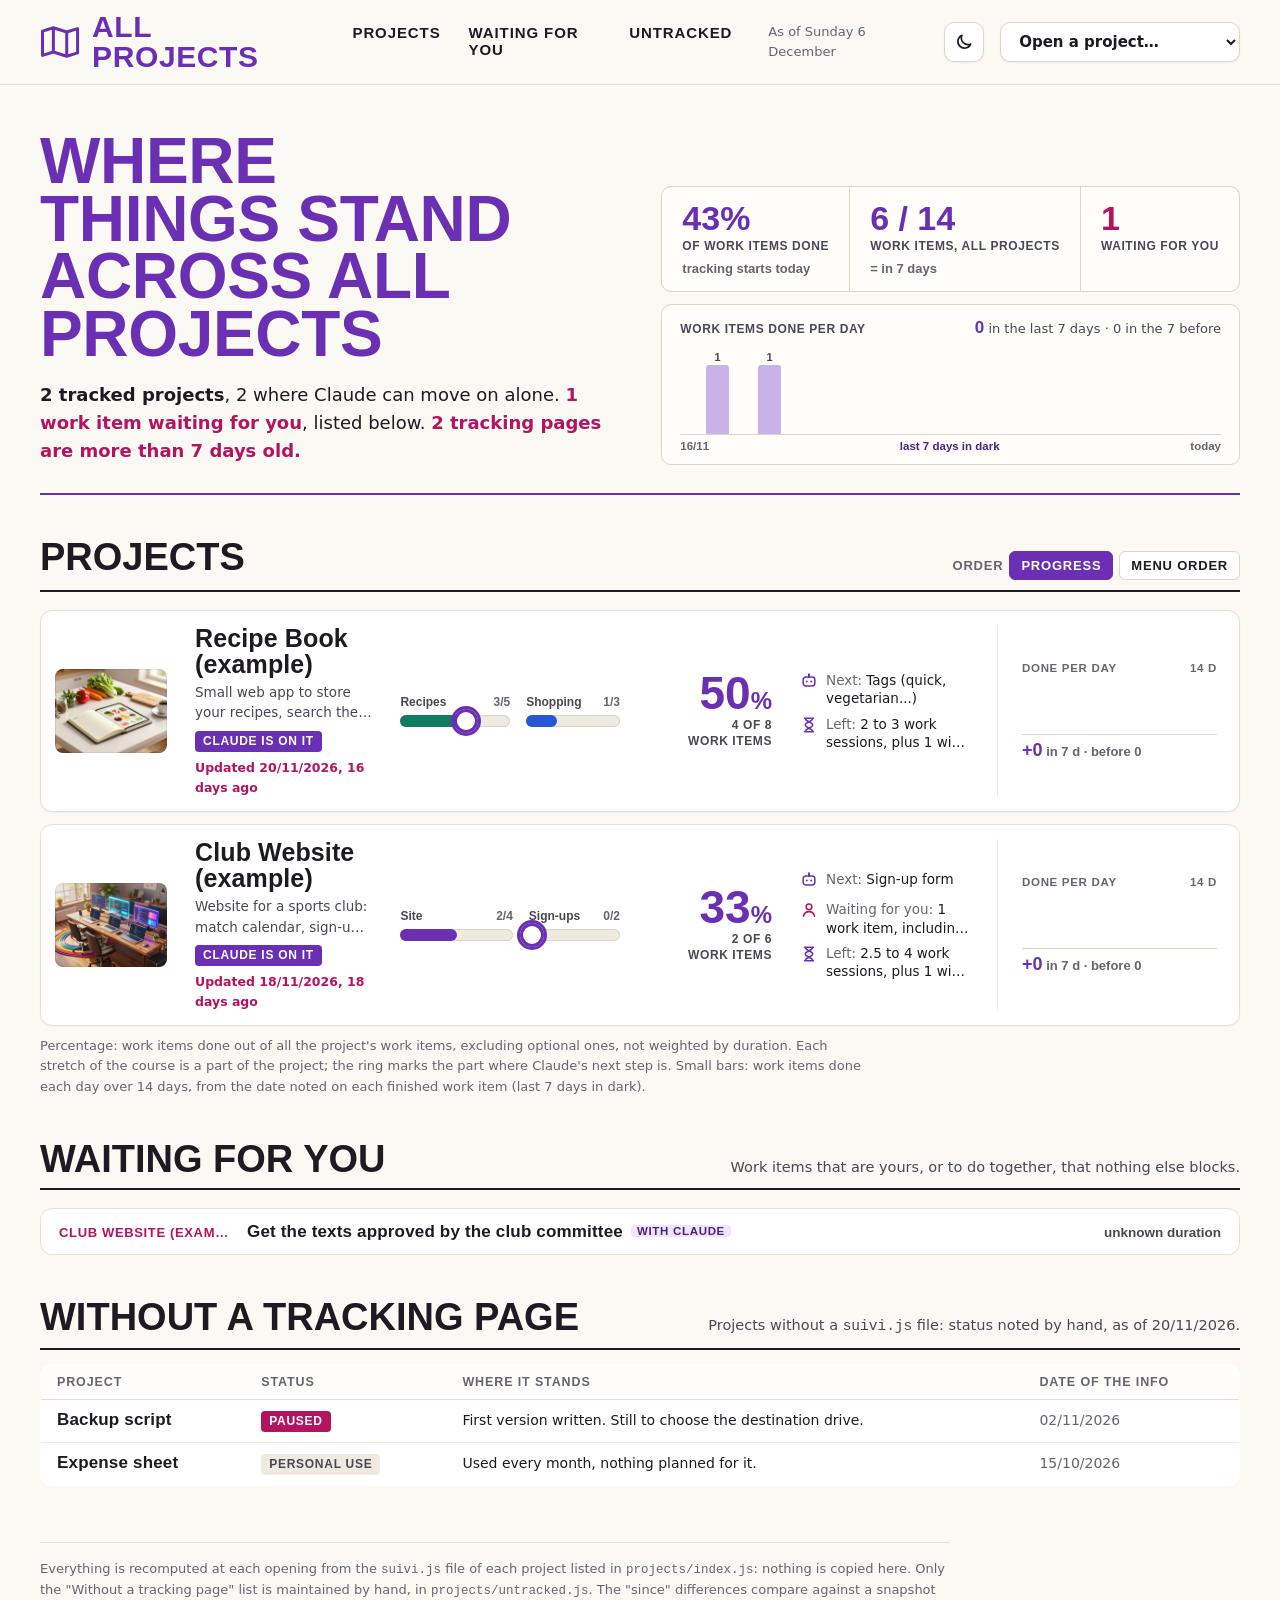
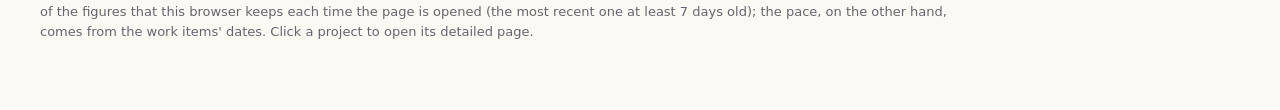
==== overview.html @ 7d3dba26 "Project tracker for Claude: overview and per-project pages Offline HTML pages fed by a suivi.js file" ====
<!doctype html>
<html lang="en">
<head>
<meta charset="utf-8">
<meta name="viewport" content="width=device-width, initial-scale=1">
<title>All projects · tracker</title>
<style>
/* Overview: same world as index.html (paper, purple, Bahnschrift, magenta for what waits for you).
   One line per project, readable in five seconds: progress, status, what Claude is doing, what waits for you.
   The page's signature: each project's course, one stretch per part, filled in as work items are done. */
:root{
  --papier:#fbf9f3; --blanc:#ffffff; --encre:#1d1a22; --encre-2:#4b4654; --encre-3:#69636f;
  --violet:#6b2fb3; --violet-f:#4e1f86; --violet-p:#efe7f8; --violet-m:#c9b3e6;
  --filet:#e6e0d4; --filet-2:#efeae0; --toi:#b3135f; --toi-p:#fbe6ef; --vert:#2f6b1f; --vert-p:#e3f0d8;
  --cond:"Bahnschrift Condensed","Bahnschrift SemiCondensed","Arial Narrow",sans-serif;
  --demi:"Bahnschrift SemiCondensed","Bahnschrift",sans-serif;
  --texte:"Segoe UI Variable Text","Segoe UI",system-ui,sans-serif;
}
*{box-sizing:border-box}
html{scroll-behavior:smooth}
#projets,#attend,#hors{scroll-margin-top:84px}
body{margin:0;background:var(--papier);color:var(--encre);font:15px/1.55 var(--texte);font-variant-numeric:tabular-nums}
::selection{background:var(--violet-fond);color:#fff}
::-webkit-scrollbar{width:12px;height:12px}::-webkit-scrollbar-thumb{background:var(--bord-fort);border-radius:8px;border:3px solid var(--papier)}::-webkit-scrollbar-track{background:var(--papier)}
a{color:inherit;text-underline-offset:3px}
:focus-visible{outline:3px solid var(--violet);outline-offset:2px;border-radius:4px}
h1,h2,h3{margin:0;font-weight:700;text-wrap:balance}
p{margin:0;text-wrap:pretty}

/* Top bar, identical to a project's page */
.barre{position:sticky;top:0;z-index:20;background:var(--barre-fond);backdrop-filter:blur(8px);border-bottom:1px solid var(--filet)}
.barre-in{margin:0 auto;padding:12px 40px;display:flex;align-items:center;gap:36px}
.logo{display:flex;align-items:center;gap:12px;text-decoration:none;color:var(--violet)}
.logo b{font:700 30px/1 var(--cond);letter-spacing:.02em}
.barre nav{display:flex;gap:28px}
.barre nav a{font:600 15px var(--demi);text-transform:uppercase;letter-spacing:.06em;text-decoration:none;color:var(--encre);padding:8px 0;border-bottom:2px solid transparent}
.barre nav a:hover{color:var(--violet);border-color:var(--violet)}
.barre .droite{margin-left:auto;display:flex;align-items:center;gap:16px}
.barre small{color:var(--encre-3);font-size:13px}
.barre select{font:600 15px var(--texte);color:var(--encre);background:var(--carte);border:1px solid var(--bord);border-radius:10px;padding:9px 14px;min-width:170px;box-shadow:0 1px 2px rgba(29,26,34,.06)}
.barre select:hover{border-color:var(--violet)}

main{margin:0 auto;padding:0 40px 72px}

/* Opening */
.ouverture{display:grid;grid-template-columns:minmax(0,1fr) auto;gap:24px 48px;align-items:end;padding:48px 0 28px;border-bottom:2px solid var(--violet)}
.ouverture h1{font:700 clamp(56px,5vw,96px)/.9 var(--cond);color:var(--violet);text-transform:uppercase;letter-spacing:-.005em}
.ouverture h1 span{display:block}
.ouverture .resume{margin-top:18px;font-size:18px;max-width:62ch}
.ouverture .resume b{font-weight:600}
.ouverture .resume .t{color:var(--toi);font-weight:600}
.bilan{display:grid;grid-template-columns:repeat(3,auto);gap:1px;background:var(--bord);border:1px solid var(--bord);border-radius:10px;overflow:hidden}
.bilan > div{background:var(--carte-2);padding:14px 20px;min-width:150px}
.bilan b{display:block;font:700 34px/1 var(--cond);color:var(--violet);white-space:nowrap}
.bilan b.t{color:var(--toi)}
.bilan small{display:block;margin-top:4px;font:600 12px/1.3 var(--demi);text-transform:uppercase;letter-spacing:.05em;color:var(--encre-2)}
.bilan em{display:block;margin-top:6px;font:600 13px/1.25 var(--demi);font-style:normal;color:var(--encre-3);white-space:nowrap}
.bilan em .plus-v{color:var(--vert)} .bilan em .plus-t{color:var(--toi)}

/* Pace: work items done each day, all projects, under the summary */
.cote{display:grid;gap:12px;min-width:0}
.rythme{background:var(--carte-2);border:1px solid var(--bord);border-radius:10px;padding:14px 18px 10px}
.rythme-tete{display:flex;justify-content:space-between;align-items:baseline;gap:12px;flex-wrap:wrap}
.rythme-tete h2{font:600 12px/1.3 var(--demi);text-transform:uppercase;letter-spacing:.05em;color:var(--encre-2)}
.rythme-tete p{font-size:13px;color:var(--encre-2)}
.rythme-tete p b{font:700 17px/1 var(--cond);color:var(--violet)}
.rythme-tete p .vite{color:var(--vert);font-weight:600}
.rythme-tete p .lent{color:var(--toi);font-weight:600}
.barres{display:flex;align-items:flex-end;gap:3px;height:86px;margin-top:10px;padding-top:16px;border-bottom:1px solid var(--bord)}
.barres span{flex:1 1 0;position:relative;min-width:0;background:var(--violet-m);border-radius:3px 3px 0 0;min-height:0}
.barres span.recent{background:var(--violet-fond)}
.barres span.vide{background:transparent}
.barres span b{position:absolute;bottom:100%;left:50%;transform:translateX(-50%);margin-bottom:2px;font:600 11px/1 var(--demi);color:var(--encre-2)}
.barres span.recent b{color:var(--violet-f)}
.barres span:hover{filter:brightness(1.12)}
.axe{display:flex;justify-content:space-between;margin-top:5px;font:600 11.5px/1.2 var(--demi);color:var(--encre-3)}
.axe span:nth-child(2){color:var(--violet-f)}
.rythme .vide-txt{margin-top:8px;font-size:13px;color:var(--encre-3)}

/* Section titles */
.sec{margin-top:44px}
.sec-tete{display:flex;flex-wrap:wrap;gap:10px 20px;align-items:baseline;justify-content:space-between;border-bottom:2px solid var(--encre);padding-bottom:10px}
.sec-tete h2{font:700 38px/.95 var(--cond);text-transform:uppercase}
.sec-tete p{color:var(--encre-2);font-size:14.5px}
.tri{display:flex;gap:6px;align-items:center;font:600 13px var(--demi);text-transform:uppercase;letter-spacing:.06em;color:var(--encre-3)}
.tri button{font:600 13px var(--demi);text-transform:uppercase;letter-spacing:.06em;color:var(--encre);background:var(--carte);border:1px solid var(--bord);border-radius:6px;padding:6px 11px;cursor:pointer}
.tri button:hover{border-color:var(--violet)}
.tri button[aria-pressed="true"]{background:var(--violet-fond);border-color:var(--violet);color:#fff}

/* One line per project */
.projets{list-style:none;margin:18px 0 0;padding:0;display:grid;gap:12px}
.projet{display:grid;grid-template-columns:112px minmax(0,1.05fr) minmax(0,1.3fr) 124px minmax(0,1fr) 220px;grid-template-areas:"vig ident parc avance suite rythme";gap:0 28px;align-items:center;padding:14px 22px 14px 14px;background:var(--carte);border:1px solid var(--filet);border-radius:12px;text-decoration:none;color:inherit;box-shadow:0 1px 2px rgba(40,24,70,.04);transition:box-shadow .2s,border-color .2s}
a.projet:hover{border-color:var(--violet-m);box-shadow:0 12px 28px rgba(40,24,70,.10),0 2px 4px rgba(40,24,70,.05)}
.vignette{grid-area:vig;width:112px;height:84px;border-radius:8px;background:var(--violet-p) center/cover no-repeat;display:grid;place-items:center;font:700 34px/1 var(--cond);color:var(--violet);position:relative;overflow:hidden}
.vignette::after{content:"";position:absolute;inset:0;box-shadow:inset 0 0 0 1px rgba(29,26,34,.08);border-radius:8px}
.ident{grid-area:ident;min-width:0}
.ident h3{font:700 25px/1.05 var(--cond);letter-spacing:.005em}
.ident p{margin-top:4px;font-size:13.5px;color:var(--encre-2);display:-webkit-box;-webkit-box-orient:vertical;-webkit-line-clamp:2;overflow:hidden}
.ident .meta{margin-top:8px;display:flex;flex-wrap:wrap;gap:6px 12px;align-items:center;font-size:12.5px;color:var(--encre-3)}
.statut{font:600 12px/1.75 var(--demi);text-transform:uppercase;letter-spacing:.06em;border-radius:4px;padding:0 8px;white-space:nowrap}
.statut.cours{background:var(--violet-fond);color:#fff}
.statut.toi{background:var(--toi-fond);color:#fff}
.statut.attente{background:var(--filet-2);color:var(--encre-2)}
.statut.fini{background:var(--vert-p);color:var(--vert)}
.statut.erreur{background:var(--carte);color:var(--toi);box-shadow:inset 0 0 0 1.5px var(--toi)}
.perime{color:var(--toi);font-weight:600}

/* The course: one stretch per part, width proportional to its number of work items */
.parcours{grid-area:parc;display:flex;gap:16px;min-width:0}
.troncon{flex:1 1 70px;min-width:70px}
.troncon .lib{display:flex;justify-content:space-between;gap:6px;font:600 12px/1.2 var(--demi);color:var(--encre-2);white-space:nowrap;overflow:hidden}
.troncon .lib span:first-child{overflow:hidden;text-overflow:ellipsis}
.troncon .lib b{font-weight:600;color:var(--encre-3)}
.piste{position:relative;margin-top:6px;height:12px;border-radius:6px;background:var(--filet-2);box-shadow:inset 0 0 0 1px var(--bord)}
.piste i{position:absolute;left:0;top:0;bottom:0;border-radius:6px;background:var(--c,var(--violet))}
.piste .balise{position:absolute;top:50%;width:18px;height:18px;margin:-9px 0 0 -9px;border-radius:50%;background:var(--carte);box-shadow:0 0 0 3px var(--violet),0 2px 6px rgba(40,24,70,.25)}
.piste .balise::after{content:"";position:absolute;inset:-3px;border-radius:50%;box-shadow:0 0 0 3px var(--violet);animation:pouls 2.2s cubic-bezier(.16,1,.3,1) infinite}
@keyframes pouls{from{transform:scale(1);opacity:.7}to{transform:scale(1.9);opacity:0}}
.parcours-vide{grid-area:parc;font-size:13px;color:var(--encre-3)}

.avance{grid-area:avance;text-align:right}
.avance b{display:block;font:700 46px/.9 var(--cond);color:var(--violet)}
.avance b small{font-size:24px}
.avance span{display:block;margin-top:4px;font:600 12px/1.3 var(--demi);text-transform:uppercase;letter-spacing:.05em;color:var(--encre-2)}
.rythme-pj{grid-area:rythme;align-self:stretch;display:flex;flex-direction:column;justify-content:center;padding-left:24px;border-left:1px solid var(--filet-2);min-width:0}
.rythme-pj .rt{display:flex;justify-content:space-between;align-items:baseline;font:600 11.5px/1.2 var(--demi);text-transform:uppercase;letter-spacing:.06em;color:var(--encre-3)}
.mini{display:flex;align-items:flex-end;gap:3px;height:54px;margin-top:6px;padding-top:14px;border-bottom:1px solid var(--bord)}
.mini i{flex:1 1 0;min-width:0;position:relative;background:var(--violet-m);border-radius:2px 2px 0 0;font-style:normal}
.mini i.recent{background:var(--violet-fond)}
.mini i.zero{background:transparent}
.mini i b{position:absolute;bottom:100%;left:50%;transform:translateX(-50%);margin-bottom:2px;font:600 10.5px/1 var(--demi);color:var(--encre-3)}
.mini i.recent b{color:var(--violet-f)}
.rythme-pj .vit{margin-top:6px;font:600 13px/1.25 var(--demi);color:var(--encre-3);white-space:nowrap}
.rythme-pj .vit b{font:700 18px/1 var(--cond);color:var(--violet)}
.rythme-pj .vit .vite{color:var(--vert)} .rythme-pj .vit .lent{color:var(--toi)}

.suite{grid-area:suite;min-width:0;display:grid;gap:7px;font-size:13.5px;line-height:1.35}
.suite div{display:grid;grid-template-columns:18px 1fr;gap:8px;align-items:start}
.suite svg{margin-top:1px}
.suite .claude{color:var(--violet)}
.suite .moi{color:var(--toi)}
.suite .txt{color:var(--encre);display:-webkit-box;-webkit-box-orient:vertical;-webkit-line-clamp:2;overflow:hidden}
.suite .txt em{font-style:normal;color:var(--encre-3)}

/* What waits for you */
.attend{margin-top:18px;border:1px solid var(--filet);border-radius:12px;background:var(--carte);overflow:hidden}
.att{display:grid;grid-template-columns:170px minmax(0,1fr) auto;gap:4px 18px;align-items:baseline;padding:12px 18px;text-decoration:none;color:inherit}
.att + .att{border-top:1px solid var(--filet-2)}
a.att:hover{background:var(--toi-p)}
.att .pj{font:600 13px var(--demi);text-transform:uppercase;letter-spacing:.05em;color:var(--toi);white-space:nowrap;overflow:hidden;text-overflow:ellipsis}
.att b{font:600 17px/1.25 var(--cond);letter-spacing:.01em}
.att p{grid-column:2;font-size:13px;color:var(--encre-2);display:-webkit-box;-webkit-box-orient:vertical;-webkit-line-clamp:1;overflow:hidden}
.att .d{font:600 13.5px var(--demi);color:var(--encre-2);white-space:nowrap;text-align:right}
.att .ens{font:600 11.5px/1.7 var(--demi);text-transform:uppercase;letter-spacing:.06em;background:var(--violet-p);color:var(--violet-f);border-radius:4px;padding:0 6px;margin-left:8px;vertical-align:2px}
.plus{display:block;width:100%;padding:11px 18px;border:0;border-top:1px solid var(--filet-2);background:var(--carte-2);font:600 13px var(--demi);text-transform:uppercase;letter-spacing:.06em;color:var(--violet);text-align:left;cursor:pointer}
.plus:hover{background:var(--violet-p)}

/* Without a tracking page */
table{width:100%;border-collapse:collapse;font-size:14px;margin-top:14px;background:var(--carte);border:1px solid var(--filet);border-radius:12px;overflow:hidden}
th{text-align:left;font:600 12.5px var(--demi);text-transform:uppercase;letter-spacing:.07em;color:var(--encre-3);padding:10px 16px;border-bottom:1px solid var(--filet);background:var(--carte-2)}
td{padding:10px 16px;border-bottom:1px solid var(--filet-2);vertical-align:top}
tr:last-child td{border-bottom:0}
td:first-child{font:600 17px/1.2 var(--cond);letter-spacing:.01em;white-space:nowrap}
td.date{white-space:nowrap;color:var(--encre-3)}
td .statut{display:inline-block}

.note{margin-top:10px;color:var(--encre-3);font-size:13px;max-width:100ch}
.pied{margin-top:56px;color:var(--encre-3);font-size:13px;border-top:1px solid var(--filet);padding-top:16px;max-width:110ch}
.pied code{font-size:12.5px}
.chargement{padding:60px 0;color:var(--encre-3);font:600 15px var(--demi);text-transform:uppercase;letter-spacing:.07em}

@media (prefers-reduced-motion:reduce){*{animation:none!important;transition:none!important;scroll-behavior:auto!important}}
@media (max-width:1279px){
  .barre-in{padding:10px 20px;gap:12px 18px;flex-wrap:wrap}
  .barre nav{gap:16px;overflow-x:auto;max-width:100%}
  .barre .droite{margin-left:0;flex-wrap:wrap}
  main{padding:0 20px 56px}
  .ouverture{grid-template-columns:minmax(0,1fr)}
  .projet{grid-template-columns:96px minmax(0,1fr) 104px;grid-template-areas:"vig ident avance" "parc parc parc" "suite suite suite" "rythme rythme rythme";gap:14px 18px;padding:14px}
  .rythme-pj{padding:12px 0 0;border-left:0;border-top:1px solid var(--filet-2)}
  .vignette{width:96px;height:72px;font-size:28px}
}
@media (max-width:620px){
  .bilan{grid-template-columns:1fr 1fr}
  .bilan > div{min-width:0}
  .projet{grid-template-columns:64px minmax(0,1fr);grid-template-areas:"vig ident" "avance avance" "parc parc" "suite suite" "rythme rythme"}
  .vignette{width:64px;height:64px;font-size:22px}
  .avance{text-align:left;display:flex;flex-wrap:wrap;gap:4px 12px;align-items:baseline}
  .parcours{gap:10px}
  .barre .logo b{font-size:24px}
  table{display:block;overflow-x:auto}
  .avance b{font-size:38px}
  .sec-tete h2{font-size:30px}
  .att{grid-template-columns:minmax(0,1fr) auto}
  .att .pj{grid-column:1 / -1}
  .att p{grid-column:1 / -1}
  td:nth-child(3){display:none}
  th:nth-child(3){display:none}
}
</style>
<link rel="stylesheet" href="theme.css">
<script src="theme.js"></script>
</head>
<body>
<header class="barre"><div class="barre-in">
  <a class="logo" href="#haut"><svg width="42" height="42" aria-hidden="true"><use href="#i-carte"/></svg><b>ALL PROJECTS</b></a>
  <nav aria-label="Sections"><a href="#projets">Projects</a><a href="#attend">Waiting for you</a><a href="#hors">Untracked</a></nav>
  <div class="droite"><small id="auj"></small>
    <span id="theme-ici" style="display:contents"></span>
    <select id="ouvrir" aria-label="Open a project's page"><option value="">Open a project…</option></select>
  </div>
</div></header>

<main id="haut"><p class="chargement" id="app">Reading the tracking files…</p></main>

<svg width="0" height="0" style="position:absolute" aria-hidden="true">
  <symbol id="i-carte" viewBox="0 0 48 40"><path d="M3 7l13-4 16 5 13-4v29l-13 4-16-5-13 4z M16 3v29 M32 8v29" fill="none" stroke="currentColor" stroke-width="3.6" stroke-linejoin="round"/></symbol>
  <symbol id="i-toi" viewBox="0 0 20 20"><circle cx="10" cy="6.5" r="3.2" fill="none" stroke="currentColor" stroke-width="1.7"/><path d="M3.8 17c.8-3.4 3.3-5.2 6.2-5.2s5.4 1.8 6.2 5.2" fill="none" stroke="currentColor" stroke-width="1.7" stroke-linecap="round"/></symbol>
  <symbol id="i-claude" viewBox="0 0 20 20"><rect x="3.5" y="5.5" width="13" height="10" rx="3" fill="none" stroke="currentColor" stroke-width="1.7"/><path d="M10 2.5v3M7.5 10.5h.01M12.5 10.5h.01" stroke="currentColor" stroke-width="2.2" stroke-linecap="round"/></symbol>
  <symbol id="i-sablier" viewBox="0 0 24 24"><path d="M6 3h12M6 21h12M7 3c0 5 10 5 10 9s-10 4-10 9M17 3c0 5-10 5-10 9s10 4 10 9" fill="none" stroke="currentColor" stroke-width="2" stroke-linecap="round"/></symbol>
</svg>

<script src="projects/index.js"></script>
<script src="projects/untracked.js"></script>
<script>
(function(){
  "use strict";
  var app = document.getElementById("app");
  var liste = window.SUIVI_LISTE || [];
  var hors = window.SUIVI_HORS || { majLe: "", projets: [] };
  var TRI_CLE = "suivi-ensemble-tri";

  function esc(s){ return String(s == null ? "" : s).replace(/[&<>"']/g, function(c){ return {"&":"&amp;","<":"&lt;",">":"&gt;",'"':"&quot;","'":"&#39;"}[c]; }); }
  function ico(n, t){ t = t || 18; return '<svg width="' + t + '" height="' + t + '" aria-hidden="true"><use href="#i-' + n + '"/></svg>'; }
  function nombre(x){ return String(Math.round(x * 10) / 10); }
  function demi(x){ return nombre(Math.round(x * 2) / 2); }
  function lien(id){ return "index.html?projet=" + encodeURIComponent(id); }
  function etat(v){ document.documentElement.setAttribute("data-suivi", v); } // read by an automatic check

  var auj = new Date();
  document.getElementById("auj").textContent = "As of " + auj.toLocaleDateString("en-GB", { weekday:"long", day:"numeric", month:"long" });

  if (window.suiviBoutonTheme) document.getElementById("theme-ici").innerHTML = suiviBoutonTheme();
  var sel = document.getElementById("ouvrir");
  liste.forEach(function(x){ var o = document.createElement("option"); o.value = x.id; o.textContent = x.nom; sel.appendChild(o); });
  sel.addEventListener("change", function(){ if (sel.value) location.href = lien(sel.value); });

  // Loads each project's suivi.js file, like a project's page does (script tag, works over file://).
  var restants = liste.length, erreurs = {};
  if (!restants) { fini(); return; }
  liste.forEach(function(x){
    var chemin = x.fichier || ("projects/" + x.id + ".js");
    var s = document.createElement("script");
    s.src = /^[a-z]:[\\\/]/i.test(chemin) ? "file:///" + encodeURI(chemin.replace(/\\/g, "/")) : chemin;
    s.onload = function(){ if (!(window.SUIVI_PROJETS || {})[x.id]) erreurs[x.id] = "The file loads but does not declare this project."; un(); };
    s.onerror = function(){ erreurs[x.id] = "File not found: " + chemin; un(); };
    document.head.appendChild(s);
  });
  function un(){ if (--restants === 0) fini(); }

  // Pace: a finished work item counts on the day of its "date" (dd/mm or dd/mm/yyyy). Without a year: the current year,
  // or the previous one if the date would fall in the future.
  var JOURS_RYTHME = 21, JOURS_MINI = 14, HISTO_CLE = "suivi-ensemble-historique-v1";
  function cle(d){ return d.getFullYear() + "-" + ("0" + (d.getMonth() + 1)).slice(-2) + "-" + ("0" + d.getDate()).slice(-2); }
  function ilYa(n){ var d = new Date(auj.getFullYear(), auj.getMonth(), auj.getDate()); d.setDate(d.getDate() - n); return d; }
  function jourChantier(txt){
    var m = /^\s*(\d{1,2})\/(\d{1,2})(?:\/(\d{4}))?\s*$/.exec(txt || ""); if (!m) return null;
    var an = m[3] ? +m[3] : auj.getFullYear(), d = new Date(an, +m[2] - 1, +m[1]);
    if (!m[3] && d > auj) d = new Date(an - 1, +m[2] - 1, +m[1]);
    return isNaN(d) ? null : cle(d);
  }
  function jj(k){ return k.slice(8, 10) + "/" + k.slice(5, 7); }
  function nbJours(r, debut, fin){ var n = 0; for (var i = debut; i < fin; i++) n += r.parJour[cle(ilYa(i))] || 0; return n; }

  function dateFr(txt){ var m = /^(\d{2})\/(\d{2})\/(\d{4})$/.exec(txt || ""); return m ? new Date(+m[3], +m[2] - 1, +m[1]) : null; }

  // Everything displayed is computed from the file's work items: nothing is entered by hand for a tracked project.
  function analyser(entree){
    var p = (window.SUIVI_PROJETS || {})[entree.id];
    var r = { id: entree.id, nom: entree.nom, fond: entree.fond, erreur: erreurs[entree.id] };
    if (!p || r.erreur || !Array.isArray(p.parties)) { r.erreur = r.erreur || "Incomplete file (“parties” missing)."; return r; }
    r.nom = entree.nom || p.nom; r.resume = p.resume || ""; r.majLe = p.majLe || "";
    var d = dateFr(p.majLe); r.age = d ? Math.floor((auj - d) / 864e5) : null;
    var tous = {}, liste = [];
    p.parties.forEach(function(pt){ (pt.chantiers || []).forEach(function(c){ if (c && c.id) tous[c.id] = c; liste.push({ c: c, pt: pt }); }); });
    function libre(c){ return (c.apres || []).every(function(x){ return !tous[x] || tous[x].etat === "fait"; }); }
    var utiles = liste.filter(function(x){ return x.c.etat !== "facultatif"; });
    var faits = utiles.filter(function(x){ return x.c.etat === "fait"; });
    var reste = utiles.filter(function(x){ return x.c.etat !== "fait"; });
    r.total = utiles.length; r.faits = faits.length;
    r.parJour = {}; r.sansDate = 0;
    faits.forEach(function(x){ var k = jourChantier(x.c.date); if (k) r.parJour[k] = (r.parJour[k] || 0) + 1; else r.sansDate++; });
    r.sem = nbJours(r, 0, 7); r.semAvant = nbJours(r, 7, 14);
    r.pct = r.total ? Math.round(r.faits / r.total * 100) : 0;
    r.parties = p.parties.map(function(pt){
      var u = (pt.chantiers || []).filter(function(c){ return c.etat !== "facultatif"; });
      var f = u.filter(function(c){ return c.etat === "fait"; }).length;
      return { nom: pt.nomCourt || pt.nom, code: pt.code, couleur: pt.couleur, total: u.length, faits: f,
               prochaine: u.some(function(c){ return c.etat === "prochaine"; }) };
    }).filter(function(x){ return x.total; });
    var proch = reste.filter(function(x){ return x.c.etat === "prochaine"; })[0];
    r.prochaine = proch ? proch.c : null;
    r.aToi = reste.filter(function(x){ return (x.c.qui === "toi" || x.c.qui === "ensemble") && libre(x.c) && x.c.etat !== "usage"; })
                  .map(function(x){ return { c: x.c, pt: x.pt }; });
    var claudePeut = reste.some(function(x){ return x.c.qui === "claude" && libre(x.c) && (x.c.etat === "prochaine" || x.c.etat === "afaire"); });
    var sMin = 0, sMax = 0, inconnues = 0;
    reste.forEach(function(x){ if (x.c.duree){ sMin += x.c.duree[0]; sMax += x.c.duree[1]; } else if (!x.c.jours) inconnues++; });
    r.sessions = sMax ? (demi(sMin) === demi(sMax) ? demi(sMin) : demi(sMin) + " to " + demi(sMax)) : ""; r.inconnues = inconnues;
    if (!reste.length) r.statut = ["fini", "Finished"];
    else if (claudePeut) r.statut = ["cours", "Claude is on it"];
    else if (r.aToi.length) r.statut = ["toi", "Waiting for you"];
    else r.statut = ["attente", "On hold"];
    return r;
  }

  function vignette(r){
    var init = (r.nom || "?").split(/[\s·]+/).filter(Boolean).slice(0, 2).map(function(m){ return m.charAt(0).toUpperCase(); }).join("");
    var style = r.fond ? ' style="background-image:url(\'' + esc(r.fond) + '\')"' : "";
    return '<span class="vignette"' + style + ' aria-hidden="true">' + (r.fond ? "" : esc(init)) + '</span>';
  }

  function parcours(r){
    if (!r.parties || !r.parties.length) return '<div class="parcours-vide">No work item declared.</div>';
    return '<div class="parcours" role="img" aria-label="' + esc(r.parties.map(function(x){ return x.nom + ": " + x.faits + " work items done out of " + x.total; }).join(", ")) + '">' +
      r.parties.map(function(x){
        var pc = x.total ? x.faits / x.total * 100 : 0;
        var bal = x.prochaine ? '<span class="balise" style="left:' + Math.max(4, Math.min(96, pc)).toFixed(1) + '%"></span>' : "";
        return '<div class="troncon" style="flex-grow:' + x.total + '"><div class="lib"><span>' + esc(x.nom) + '</span><b>' + x.faits + '/' + x.total + '</b></div>' +
          '<div class="piste"><i style="width:' + pc.toFixed(1) + '%;--c:' + esc(x.couleur || "#6b2fb3") + '"></i>' + bal + '</div></div>';
      }).join("") + '</div>';
  }

  function ligneProjet(r){
    if (r.erreur) {
      return '<li><a class="projet" href="' + lien(r.id) + '">' + vignette(r) +
        '<div class="ident"><h3>' + esc(r.nom) + '</h3><p>' + esc(r.erreur) + '</p><div class="meta"><span class="statut erreur">Tracking unreadable</span></div></div>' +
        '<div class="parcours-vide">Ask Claude to fix this project\'s tracking file.</div><div class="avance"><b>–</b></div><div class="suite"></div><div class="rythme-pj"></div></a></li>';
    }
    var maj = r.majLe ? "Updated " + esc(r.majLe) : "Update date missing";
    if (r.age != null && r.age > 7) maj = '<span class="perime">' + maj + ', ' + r.age + ' days ago</span>';
    var suite = [];
    if (r.prochaine) suite.push('<div><span class="claude">' + ico("claude") + '</span><span class="txt"><em>Next:</em> ' + esc(r.prochaine.nom) + '</span></div>');
    if (r.aToi.length) suite.push('<div><span class="moi">' + ico("toi") + '</span><span class="txt"><em>Waiting for you:</em> ' + r.aToi.length + ' work item' + (r.aToi.length > 1 ? 's' : '') + ', including “' + esc(r.aToi[0].c.nom) + '”</span></div>');
    if (r.sessions) suite.push('<div><span class="claude">' + ico("sablier") + '</span><span class="txt"><em>Left:</em> ' + r.sessions + ' work session' + (r.sessions === "1" ? "" : "s") + (r.inconnues ? ', plus ' + r.inconnues + ' with unknown duration' : '') + '</span></div>');
    if (!suite.length) suite.push('<div><span class="claude">' + ico("claude") + '</span><span class="txt">Nothing planned.</span></div>');
    return '<li><a class="projet" href="' + lien(r.id) + '" aria-label="' + esc(r.nom + ", " + r.pct + "% of work items done, " + r.statut[1] + ". Open its page.") + '">' + vignette(r) +
      '<div class="ident"><h3>' + esc(r.nom) + '</h3><p>' + esc(r.resume) + '</p><div class="meta"><span class="statut ' + r.statut[0] + '">' + r.statut[1] + '</span><span>' + maj + '</span></div></div>' +
      parcours(r) +
      '<div class="avance"><b>' + r.pct + '<small>%</small></b><span>' + r.faits + ' of ' + r.total + ' work items</span></div>' +
      '<div class="suite">' + suite.join("") + '</div>' + mini(r) + '</a></li>';
  }

  function mini(r){
    var max = 1, jours = [];
    for (var i = JOURS_MINI - 1; i >= 0; i--){ var k = cle(ilYa(i)), n = r.parJour[k] || 0; jours.push([k, n, i < 7]); if (n > max) max = n; }
    var titre = r.sem + " work item" + (r.sem === 1 ? "" : "s") + " done in the last 7 days, " + r.semAvant + " in the 7 days before";
    var comp = "";
    if (r.semAvant && r.sem >= r.semAvant * 1.15) comp = ' <span class="vite">' + (r.sem >= r.semAvant * 2 ? "× " + nombre(r.sem / r.semAvant) : "+" + Math.round((r.sem / r.semAvant - 1) * 100) + "%") + '</span>';
    else if (r.semAvant && r.sem <= r.semAvant * 0.85) comp = ' <span class="lent">−' + Math.round((1 - r.sem / r.semAvant) * 100) + '%</span>';
    return '<div class="rythme-pj" title="' + esc(titre) + '"><div class="rt"><span>Done per day</span><span>14 d</span></div>' +
      '<div class="mini" aria-hidden="true">' + jours.map(function(j){
        return '<i class="' + (j[1] ? (j[2] ? "recent" : "") : "zero") + '" style="height:' + (j[1] ? Math.max(8, Math.round(j[1] / max * 100)) : 0) + '%" title="' + esc(jj(j[0]) + ": " + j[1]) + '">' + (j[1] ? '<b>' + j[1] + '</b>' : '') + '</i>';
      }).join("") + '</div>' +
      '<span class="vit"><b>+' + r.sem + '</b> in 7 d · before ' + r.semAvant + comp + '</span></div>';
  }


  // Snapshot of the day kept by the browser, to compare the total and what waits for you from one day to the next.
  function historique(photo){
    var h = {};
    try { h = JSON.parse(localStorage.getItem(HISTO_CLE) || "{}") || {}; } catch (e) { h = {}; }
    var k = cle(auj); h[k] = photo;
    var cles = Object.keys(h).sort(); while (cles.length > 400) delete h[cles.shift()];
    try { localStorage.setItem(HISTO_CLE, JSON.stringify(h)); } catch (e) {}
    // Comparison point: the most recent snapshot at least 7 days old, otherwise the oldest one available before today.
    var avant = Object.keys(h).filter(function(x){ return x < k; }).sort();
    var limite = cle(ilYa(7)), ref = avant.filter(function(x){ return x <= limite; }).pop() || avant[0];
    return ref ? { jour: ref, photo: h[ref] } : null;
  }
  function ecart(n, bonSiHausse, unite){
    if (n === 0) return '<span>=</span>';
    var bon = bonSiHausse ? n > 0 : n < 0;
    return '<span class="' + (bon ? "plus-v" : "plus-t") + '">' + (n > 0 ? "+" : "−") + Math.abs(n) + (unite || "") + '</span>';
  }

  function rythme(lus){
    var jours = [], max = 1, tot7 = 0, tot7a = 0;
    for (var i = JOURS_RYTHME - 1; i >= 0; i--){
      var k = cle(ilYa(i)), n = 0, det = [];
      lus.forEach(function(r){ var v = r.parJour[k] || 0; if (v){ n += v; det.push(r.nom + " " + v); } });
      jours.push({ k: k, n: n, det: det, recent: i < 7 }); if (n > max) max = n;
      if (i < 7) tot7 += n; else if (i < 14) tot7a += n;
    }
    var sansDate = lus.reduce(function(a, r){ return a + r.sansDate; }, 0);
    var comp = "";
    if (tot7a && tot7 >= tot7a * 1.15) comp = ' <span class="vite">' + (tot7 >= tot7a * 2 ? "× " + nombre(tot7 / tot7a) : "+" + Math.round((tot7 / tot7a - 1) * 100) + "%") + '</span>';
    else if (tot7a && tot7 <= tot7a * 0.85) comp = ' <span class="lent">−' + Math.round((1 - tot7 / tot7a) * 100) + '%</span>';
    var h = '<section class="rythme" aria-labelledby="rythme-t"><div class="rythme-tete"><h2 id="rythme-t">Work items done per day</h2>' +
      '<p><b>' + tot7 + '</b> in the last 7 days · ' + tot7a + ' in the 7 before' + comp + '</p></div>';
    if (!jours.some(function(j){ return j.n; })) return h + '<p class="vide-txt">No dated work item in the last ' + JOURS_RYTHME + ' days.</p></section>';
    h += '<div class="barres" role="img" aria-label="' + esc("Work items done per day over " + JOURS_RYTHME + " days: " + jours.filter(function(j){ return j.n; }).map(function(j){ return jj(j.k) + " " + j.n; }).join(", ")) + '">' +
      jours.map(function(j){
        var d = new Date(+j.k.slice(0, 4), +j.k.slice(5, 7) - 1, +j.k.slice(8, 10));
        var t = d.toLocaleDateString("en-GB", { weekday: "short", day: "numeric", month: "short" }) + ": " + j.n + " work item" + (j.n === 1 ? "" : "s") + (j.det.length ? " (" + j.det.join(", ") + ")" : "");
        return '<span class="' + (j.n ? (j.recent ? "recent" : "") : "vide") + '" style="height:' + (j.n ? Math.max(6, Math.round(j.n / max * 100)) : 0) + '%" title="' + esc(t) + '">' + (j.n ? '<b>' + j.n + '</b>' : '') + '</span>';
      }).join("") + '</div>' +
      '<div class="axe"><span>' + jj(jours[0].k) + '</span><span>last 7 days in dark</span><span>today</span></div>';
    return h + '</section>';
  }

  function quandTxt(c){
    if (c.duree){ var a = c.duree[0], b = c.duree[1]; if (b < 1) return "< 1 session"; return (a === b ? nombre(a) : nombre(a) + " to " + nombre(b)) + " session" + (b > 1 ? "s" : ""); }
    if (c.jours){ var j = c.jours; return (j[0] === j[1] ? j[0] : j[0] + " to " + j[1]) + " day" + (j[1] > 1 ? "s" : ""); }
    return "unknown duration";
  }

  var tri = "avance";
  try { tri = localStorage.getItem(TRI_CLE) || "avance"; } catch (e) {}
  var donnees = [], ouvertTout = false;

  function fini(){
    try {
      donnees = liste.map(analyser);
      rendre();
      etat(Object.keys(erreurs).length ? "problemes:" + Object.keys(erreurs).length : "ok");
    } catch (e) {
      etat("erreur");
      app.className = "chargement"; app.textContent = "The page could not read the tracking files: " + e.message;
    }
  }

  function rendre(){
    var lus = donnees.filter(function(r){ return !r.erreur; });
    var faits = lus.reduce(function(a, r){ return a + r.faits; }, 0), total = lus.reduce(function(a, r){ return a + r.total; }, 0);
    var attend = []; lus.forEach(function(r){ r.aToi.forEach(function(x){ attend.push({ r: r, c: x.c, pt: x.pt }); }); });
    attend.sort(function(a, b){ return (b.c.etat === "attente") - (a.c.etat === "attente"); });
    var perimes = lus.filter(function(r){ return r.age != null && r.age > 7; }).length;
    var avancent = lus.filter(function(r){ return r.statut[0] === "cours"; }).length;

    var ordre = donnees.slice();
    if (tri === "avance") ordre.sort(function(a, b){ return (b.erreur ? -1 : b.pct) - (a.erreur ? -1 : a.pct); });

    var h = [];
    h.push('<section class="ouverture"><div><h1><span>Where things stand</span><span>across all projects</span></h1>');
    h.push('<p class="resume"><b>' + lus.length + ' tracked project' + (lus.length > 1 ? 's' : '') + '</b>, ' + avancent + ' where Claude can move on alone. ' +
      (attend.length ? '<span class="t">' + attend.length + ' work item' + (attend.length > 1 ? 's' : '') + ' waiting for you</span>, listed below.' : 'Nothing is waiting for you.') +
      (perimes ? ' <span class="t">' + perimes + ' tracking page' + (perimes > 1 ? 's are' : ' is') + ' more than 7 days old.</span>' : '') + '</p></div>');
    var pct = total ? Math.round(faits / total * 100) : 0;
    var photo = { pct: pct, f: faits, t: total, a: attend.length, p: {} };
    lus.forEach(function(r){ photo.p[r.id] = [r.faits, r.total, r.aToi.length]; });
    var ref = historique(photo), depuis = ref ? " since " + jj(ref.jour) : "";
    var sem = lus.reduce(function(a, r){ return a + r.sem; }, 0);
    var eFaits = '<em>' + ecart(sem, true) + ' in 7 days' + (ref && ref.photo.t !== total ? ' · total ' + ecart(total - ref.photo.t, true).replace(/plus-[vt]/, "") : '') + '</em>';
    var ePct = ref ? '<em>' + ecart(pct - ref.photo.pct, true, " pt" + (Math.abs(pct - ref.photo.pct) > 1 ? "s" : "")) + depuis + '</em>' : '<em>tracking starts today</em>';
    var eAtt = ref ? '<em>' + ecart(attend.length - ref.photo.a, false) + depuis + '</em>' : '<em>&nbsp;</em>';
    h.push('<div class="cote"><div class="bilan"><div><b>' + pct + '%</b><small>of work items done</small>' + ePct + '</div><div><b>' + faits + ' / ' + total + '</b><small>work items, all projects</small>' + eFaits + '</div><div><b class="t">' + attend.length + '</b><small>waiting for you</small>' + eAtt + '</div></div>' + rythme(lus) + '</div></section>');

    h.push('<section class="sec" id="projets"><div class="sec-tete"><h2>Projects</h2><div class="tri" role="group" aria-label="Project order">Order <button type="button" data-tri="avance" aria-pressed="' + (tri === "avance") + '">Progress</button><button type="button" data-tri="menu" aria-pressed="' + (tri === "menu") + '">Menu order</button></div></div>');
    h.push('<ul class="projets">' + ordre.map(ligneProjet).join("") + '</ul>');
    h.push('<p class="note">Percentage: work items done out of all the project\'s work items, excluding optional ones, not weighted by duration. Each stretch of the course is a part of the project; the ring marks the part where Claude\'s next step is. Small bars: work items done each day over 14 days, from the date noted on each finished work item (last 7 days in dark).' +
      (function(){ var n = lus.reduce(function(a, r){ return a + r.sansDate; }, 0); return n ? ' ' + n + ' finished work item' + (n > 1 ? 's have' : ' has') + ' no date and ' + (n > 1 ? 'do' : 'does') + ' not count in the pace.' : ''; })() + '</p></section>');

    h.push('<section class="sec" id="attend"><div class="sec-tete"><h2>Waiting for you</h2><p>Work items that are yours, or to do together, that nothing else blocks.</p></div>');
    if (!attend.length) h.push('<div class="attend"><p style="padding:14px 18px;color:var(--encre-3)">Nothing right now.</p></div>');
    else {
      var vus = ouvertTout ? attend : attend.slice(0, 10);
      h.push('<div class="attend">' + vus.map(function(x){
        return '<a class="att" href="' + lien(x.r.id) + '"><span class="pj">' + esc(x.r.nom) + '</span><b>' + esc(x.c.nom) + (x.c.qui === "ensemble" ? '<span class="ens">with Claude</span>' : '') + '</b><span class="d">' + esc(quandTxt(x.c)) + '</span>' +
          (x.c.detail ? '<p>' + esc(x.c.detail) + '</p>' : '') + '</a>';
      }).join("") + (attend.length > 10 ? '<button type="button" class="plus" id="plus">' + (ouvertTout ? 'Show the first 10' : 'See all ' + attend.length + ' work items') + '</button>' : '') + '</div>');
    }
    h.push('</section>');

    h.push('<section class="sec" id="hors"><div class="sec-tete"><h2>Without a tracking page</h2><p>Projects without a <code>suivi.js</code> file: status noted by hand' + (hors.majLe ? ', as of ' + esc(hors.majLe) : '') + '.</p></div>');
    if (!(hors.projets || []).length) h.push('<p class="note">None.</p>');
    else h.push('<table><thead><tr><th scope="col">Project</th><th scope="col">Status</th><th scope="col">Where it stands</th><th scope="col">Date of the info</th></tr></thead><tbody>' +
      hors.projets.map(function(x){ return '<tr><td>' + esc(x.nom) + '</td><td><span class="statut ' + esc(x.classe || "attente") + '">' + esc(x.statut) + '</span></td><td>' + esc(x.note) + '</td><td class="date">' + esc(x.date) + '</td></tr>'; }).join("") + '</tbody></table>');
    h.push('</section>');

    h.push('<p class="pied">Everything is recomputed at each opening from the <code>suivi.js</code> file of each project listed in <code>projects/index.js</code>: nothing is copied here. Only the "Without a tracking page" list is maintained by hand, in <code>projects/untracked.js</code>. The "since" differences compare against a snapshot of the figures that this browser keeps each time the page is opened (the most recent one at least 7 days old); the pace, on the other hand, comes from the work items\' dates. Click a project to open its detailed page.</p>');

    app.className = ""; app.innerHTML = h.join("");
    Array.prototype.forEach.call(app.querySelectorAll(".tri button"), function(b){ b.addEventListener("click", function(){ tri = b.getAttribute("data-tri"); try { localStorage.setItem(TRI_CLE, tri); } catch (e) {} rendre(); var t = app.querySelector('.tri button[data-tri="' + tri + '"]'); if (t) t.focus(); }); });
    var plus = document.getElementById("plus");
    if (plus) plus.addEventListener("click", function(){ ouvertTout = !ouvertTout; rendre(); var p2 = document.getElementById("plus"); if (p2) p2.focus(); });
  }
})();
</script>
</body>
</html>
---- theme.css ----
/* Theme of the tracking pages (index.html and overview.html): light by default, dark on request.
   Both pages no longer hardcode colours in their CSS: they go through these variables.
   The choice is stored by the browser (key suivi-theme) and applies to all pages; with no choice, the system setting is followed. */
:root{
  color-scheme:light;
  --carte:#ffffff; --carte-2:#fffefa; --terrain:#fffdf7;
  --bord:#ddd5c6; --bord-fort:#d4ccbd; --gris-trait:#a39a8b;
  --violet-fond:#6b2fb3; --violet-p2:#e4d7f5;
  --toi-fond:#b3135f; --toi-p:#fbe6ef; --toi-bord:#e9c6d7;
  --vert:#2f6b1f; --vert-f:#365b16; --vert-p:#e3f0d8;
  --ocre:#7a5200; --ocre-p:#fbefd2; --bleu:#1f5f8e; --bleu-p:#e7f1f9;
  --barre-fond:rgba(251,249,243,.94); --voile:rgba(255,253,247,.55); --voile-fort:rgba(255,253,247,.95);
}
html[data-theme="sombre"]{
  color-scheme:dark;
  --papier:#15121a; --blanc:#1e1a25; --carte:#1e1a25; --carte-2:#1a1720; --terrain:#1b1822;
  --encre:#ece6f3; --encre-2:#c0b8cb; --encre-3:#9c94a8;
  --violet:#b495f5; --violet-f:#d6c6fb; --violet-p:#2b2240; --violet-m:#5d4889; --violet-p2:#3a2d58; --violet-fond:#7a4fdc;
  --filet:#2f2a38; --filet-2:#27232f; --bord:#3a3445; --bord-fort:#4a4356; --gris-trait:#6e6679;
  --toi:#f27aae; --toi-fond:#c2296f; --toi-p:#3b1b2c; --toi-bord:#5e2944;
  --vert:#9bd57a; --vert-f:#9bd57a; --vert-p:#1e3318;
  --ocre:#e8c26a; --ocre-p:#3a2e12; --bleu:#8cc4ef; --bleu-p:#17283a;
  --foret:#3f5e2c; --foret-f:#567d3a; --ouvert:#7d6624; --marais:#2c5f88; --courbe:#93653a;
  --barre-fond:rgba(21,18,26,.92); --voile:rgba(21,18,26,.55); --voile-fort:rgba(30,26,37,.95);
}
/* SVG drawings produced by the script with colours in attributes: the stylesheet wins over the attribute. */
[fill="#fffdf7"],[fill="#fff"]{fill:var(--terrain)}
[stroke="#fffdf7"]{stroke:var(--terrain)}
[stroke="#6b2fb3"]{stroke:var(--violet)}
[fill="#6b2fb3"]{fill:var(--violet)}
html[data-theme="sombre"] .vignette[style*="background-image"]{filter:brightness(.88)}

/* Light / dark button, in the top bar */
.bascule-theme{display:inline-grid;place-items:center;width:40px;height:40px;flex:none;border-radius:10px;border:1px solid var(--bord);background:var(--carte);color:var(--encre);cursor:pointer;box-shadow:0 1px 2px rgba(29,26,34,.06);transition:border-color .18s,color .18s}
.bascule-theme:hover{border-color:var(--violet);color:var(--violet)}
.bascule-theme .soleil{display:none}
html[data-theme="sombre"] .bascule-theme .soleil{display:block}
html[data-theme="sombre"] .bascule-theme .lune{display:none}

/* Drawn map (projects without a background image): night tones in dark mode */
html[data-theme="sombre"] [fill="#a9c97a"]{fill:#3d5a2b}
html[data-theme="sombre"] [fill="#f4cd57"]{fill:#6e5a22}
html[data-theme="sombre"] [fill="#5f8a35"]{fill:#9bd57a}
html[data-theme="sombre"] [fill="#1d1a22"]{fill:var(--encre)}
html[data-theme="sombre"] [stroke="#1d1a22"]{stroke:var(--encre-3)}
html[data-theme="sombre"] [stroke="#b8763c"]{stroke:#93653a}
html[data-theme="sombre"] [stroke="#b3135f"]{stroke:var(--toi)}
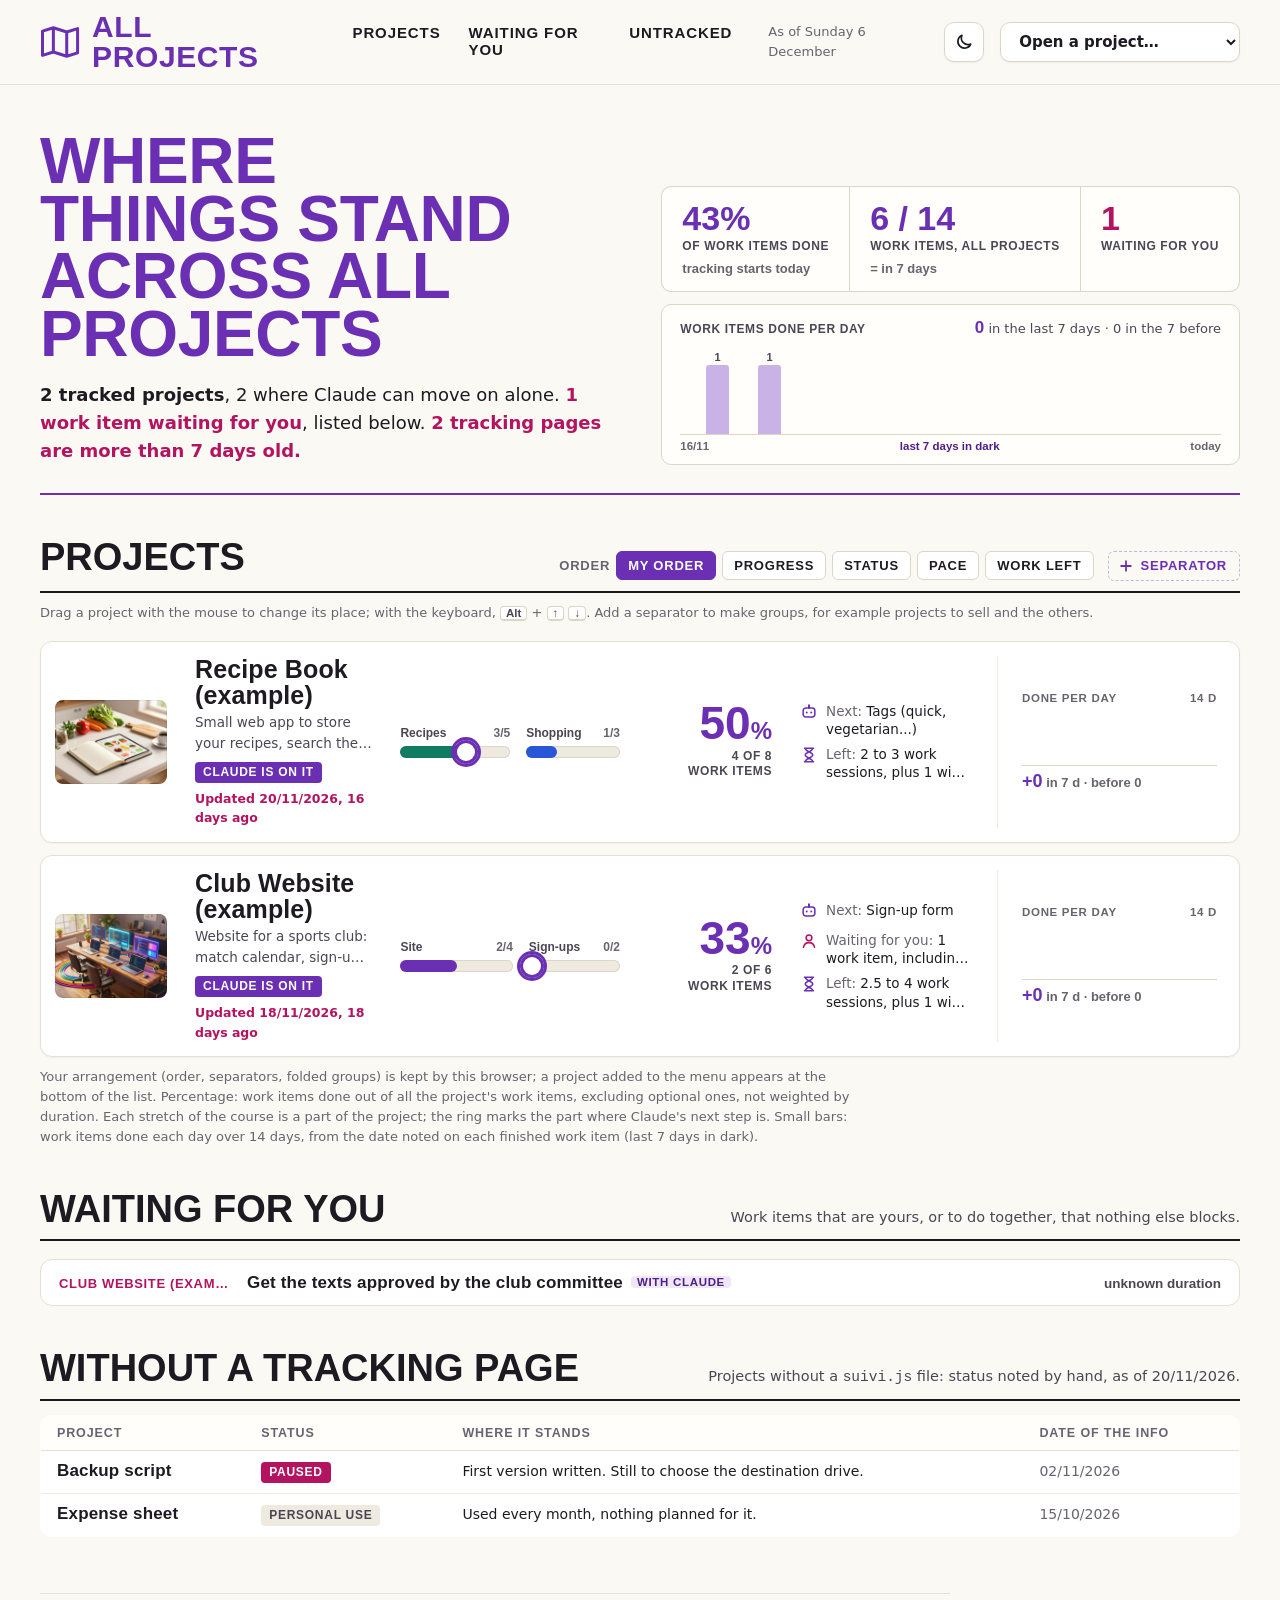
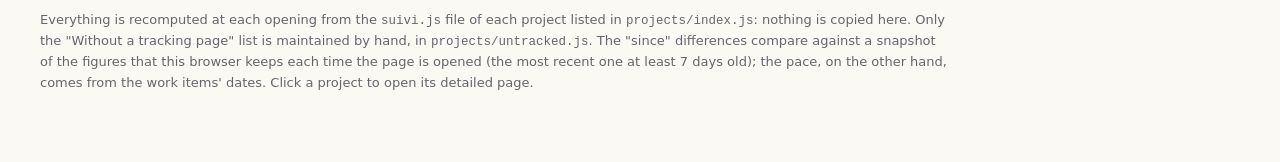
==== commit 7a1d4856: "Overview: arrange projects by hand, five orders and named separators Drag a project card with the mo" ====
--- a/overview.html
+++ b/overview.html
@@ -169,6 +169,68 @@
 .pied code{font-size:12.5px}
 .chargement{padding:60px 0;color:var(--encre-3);font:600 15px var(--demi);text-transform:uppercase;letter-spacing:.07em}
 
+/* Arranging the list: hand order, sorts, separators (kept by the browser) */
+.sec-outils{display:flex;flex-wrap:wrap;gap:10px 14px;align-items:center}
+.tri{flex-wrap:wrap}
+.ajout-sep{display:inline-flex;align-items:center;gap:7px;font:600 13px var(--demi);text-transform:uppercase;letter-spacing:.06em;color:var(--violet);background:transparent;border:1px dashed var(--violet-m);border-radius:6px;padding:6px 12px 6px 9px;cursor:pointer;transition:background .15s,border-color .15s}
+.ajout-sep:hover{background:var(--violet-p);border-style:solid;border-color:var(--violet)}
+.aide{margin-top:10px;font-size:13px;color:var(--encre-3)}
+.aide kbd{font:600 11.5px/1.5 var(--demi);border:1px solid var(--bord);border-bottom-width:2px;border-radius:4px;padding:0 5px;background:var(--carte);color:var(--encre-2)}
+.projets{position:relative}
+.projets > li{position:relative}
+.projets > li.cache{display:none}
+.projet{transition:box-shadow .2s,border-color .2s,transform .18s}
+.rangeable > li{-webkit-user-select:none;user-select:none}
+.poignee{position:absolute;left:-30px;top:50%;width:22px;height:40px;margin-top:-20px;display:grid;place-items:center;color:var(--encre-3);border-radius:6px;opacity:0;cursor:grab;touch-action:none;transition:opacity .15s,color .15s,background .15s}
+.rangeable > li:hover > .poignee,.rangeable > li:focus-within > .poignee{opacity:1}
+.poignee:hover{color:var(--violet);background:var(--violet-p)}
+.rangeable .sep-in{cursor:grab}
+body.en-glisse,body.en-glisse *{cursor:grabbing!important}
+body.en-glisse .projets > li{pointer-events:none}
+.projets > li.leve{position:fixed;z-index:60;margin:0!important;pointer-events:none}
+.projets > li.leve.pose{transition:top .18s cubic-bezier(.2,.7,.2,1)}
+.leve > a.projet,.leve > .sep-in{transform:rotate(-.5deg) scale(1.012);border-color:var(--violet);box-shadow:0 26px 50px rgba(40,24,70,.24),0 4px 10px rgba(40,24,70,.12)}
+.leve > .sep-in{background:var(--carte);border-color:var(--c)}
+.leve.pose > a.projet,.leve.pose > .sep-in{transform:none}
+.leve > .poignee{opacity:1;color:var(--violet)}
+.trou{border:2px dashed var(--violet-m);border-radius:12px;background:var(--violet-p);opacity:.55}
+.trou.trou-sep{margin-top:22px}
+.projets > li.vient > a.projet,.projets > li.vient > .sep-in{animation:vient 1.1s cubic-bezier(.16,1,.3,1)}
+@keyframes vient{from{box-shadow:0 0 0 3px var(--violet),0 10px 26px rgba(40,24,70,.18)}to{box-shadow:0 0 0 0 transparent}}
+
+/* A separator: name in large capitals, a rule that fills up with the group's progress */
+.projets > li.sep{margin-top:22px}
+.projets > li.sep:first-child{margin-top:0}
+.sep-in{display:flex;flex-wrap:wrap;align-items:center;gap:8px 16px;padding:10px 12px 10px 8px;border:1px solid transparent;border-radius:12px;background:color-mix(in srgb,var(--cp) 75%,transparent);transition:box-shadow .2s,border-color .2s,transform .18s}
+.sep.auto .sep-in{padding-left:16px}
+.sep-nom{font:700 30px/1 var(--cond);text-transform:uppercase;letter-spacing:.01em;color:var(--c);min-width:0;overflow-wrap:anywhere}
+.sep-compte{font:600 12px/1.2 var(--demi);text-transform:uppercase;letter-spacing:.07em;color:var(--encre-2);white-space:nowrap}
+.sep-regle{flex:1 1 120px;min-width:80px;height:6px;border-radius:3px;position:relative;overflow:hidden;background:color-mix(in srgb,var(--c) 20%,transparent)}
+.sep-regle i{position:absolute;left:0;top:0;bottom:0;border-radius:3px;background:var(--c)}
+.sep-regle.vide{background:none;height:0;border-top:2px dashed color-mix(in srgb,var(--c) 35%,transparent);border-radius:0}
+.sep-stats{font:600 13px/1 var(--demi);color:var(--encre-2);white-space:nowrap}
+.sep-stats b{font:700 26px/1 var(--cond);color:var(--c)}
+.sep-stats .t{color:var(--toi)}
+.sep-pile{display:flex;padding-left:10px}
+.sep-pile span{width:36px;height:27px;margin-left:-10px;border-radius:6px;border:2px solid var(--papier);background:var(--violet-p) center/cover no-repeat;font:700 12px/23px var(--cond);text-align:center;color:var(--violet)}
+.sep-outils{display:flex;gap:2px;opacity:0;transition:opacity .15s}
+.sep:hover .sep-outils,.sep:focus-within .sep-outils{opacity:1}
+.sep-btn{width:34px;height:34px;flex:none;display:grid;place-items:center;padding:0;border:1px solid transparent;border-radius:8px;background:transparent;color:var(--encre-2);cursor:pointer;transition:background .15s,border-color .15s,color .15s}
+.sep-btn:hover{background:var(--carte);border-color:var(--bord);color:var(--c)}
+.sep-btn.suppr:hover{color:var(--toi);border-color:var(--toi-bord)}
+.sep-plier{color:var(--c)}
+.sep-plier svg{transition:transform .2s cubic-bezier(.2,.7,.2,1)}
+.sep.plie .sep-plier svg{transform:rotate(-90deg)}
+.pastille{width:14px;height:14px;border-radius:50%;background:var(--c);box-shadow:0 0 0 2px var(--carte),0 0 0 3.5px var(--c)}
+.sep-champ{font:inherit;letter-spacing:inherit;text-transform:uppercase;color:inherit;background:var(--carte);border:0;border-bottom:2px solid var(--c);border-radius:6px 6px 0 0;padding:2px 8px;width:min(20ch,62vw);outline:none}
+@media (hover:none){.poignee{opacity:.7}.sep-outils{opacity:1}}
+
+/* Message at the bottom of the screen (undo a deletion) */
+.toast{position:fixed;left:50%;bottom:24px;z-index:80;display:flex;align-items:center;gap:16px;max-width:calc(100vw - 32px);padding:11px 12px 11px 18px;border-radius:12px;background:var(--encre);color:var(--papier);font-size:14px;box-shadow:0 18px 40px rgba(29,26,34,.28);opacity:0;pointer-events:none;transform:translate(-50%,16px);transition:opacity .2s,transform .2s cubic-bezier(.2,.7,.2,1)}
+.toast.vu{opacity:1;pointer-events:auto;transform:translate(-50%,0)}
+.toast button{flex:none;font:600 13px var(--demi);text-transform:uppercase;letter-spacing:.06em;color:inherit;background:transparent;border:1px solid currentColor;border-radius:6px;padding:5px 10px;cursor:pointer}
+.sr{position:absolute;width:1px;height:1px;overflow:hidden;clip:rect(0 0 0 0);white-space:nowrap}
+
 @media (prefers-reduced-motion:reduce){*{animation:none!important;transition:none!important;scroll-behavior:auto!important}}
 @media (max-width:1279px){
   .barre-in{padding:10px 20px;gap:12px 18px;flex-wrap:wrap}
@@ -179,6 +241,7 @@
   .projet{grid-template-columns:96px minmax(0,1fr) 104px;grid-template-areas:"vig ident avance" "parc parc parc" "suite suite suite" "rythme rythme rythme";gap:14px 18px;padding:14px}
   .rythme-pj{padding:12px 0 0;border-left:0;border-top:1px solid var(--filet-2)}
   .vignette{width:96px;height:72px;font-size:28px}
+  .poignee{left:-19px;width:17px}
 }
 @media (max-width:620px){
   .bilan{grid-template-columns:1fr 1fr}
@@ -191,6 +254,8 @@
   table{display:block;overflow-x:auto}
   .avance b{font-size:38px}
   .sec-tete h2{font-size:30px}
+  .sep-nom{font-size:24px}
+  .sep-pile{display:none}
   .att{grid-template-columns:minmax(0,1fr) auto}
   .att .pj{grid-column:1 / -1}
   .att p{grid-column:1 / -1}
@@ -217,6 +282,11 @@
   <symbol id="i-carte" viewBox="0 0 48 40"><path d="M3 7l13-4 16 5 13-4v29l-13 4-16-5-13 4z M16 3v29 M32 8v29" fill="none" stroke="currentColor" stroke-width="3.6" stroke-linejoin="round"/></symbol>
   <symbol id="i-toi" viewBox="0 0 20 20"><circle cx="10" cy="6.5" r="3.2" fill="none" stroke="currentColor" stroke-width="1.7"/><path d="M3.8 17c.8-3.4 3.3-5.2 6.2-5.2s5.4 1.8 6.2 5.2" fill="none" stroke="currentColor" stroke-width="1.7" stroke-linecap="round"/></symbol>
   <symbol id="i-claude" viewBox="0 0 20 20"><rect x="3.5" y="5.5" width="13" height="10" rx="3" fill="none" stroke="currentColor" stroke-width="1.7"/><path d="M10 2.5v3M7.5 10.5h.01M12.5 10.5h.01" stroke="currentColor" stroke-width="2.2" stroke-linecap="round"/></symbol>
+  <symbol id="i-poignee" viewBox="0 0 12 20"><g fill="currentColor"><circle cx="3" cy="4" r="1.6"/><circle cx="9" cy="4" r="1.6"/><circle cx="3" cy="10" r="1.6"/><circle cx="9" cy="10" r="1.6"/><circle cx="3" cy="16" r="1.6"/><circle cx="9" cy="16" r="1.6"/></g></symbol>
+  <symbol id="i-chevron" viewBox="0 0 20 20"><path d="M5 7.5l5 5 5-5" fill="none" stroke="currentColor" stroke-width="2.2" stroke-linecap="round" stroke-linejoin="round"/></symbol>
+  <symbol id="i-crayon" viewBox="0 0 20 20"><path d="M12.8 3.7l3.5 3.5L7.6 15.9l-4.3.8.8-4.3zM11 5.5l3.5 3.5" fill="none" stroke="currentColor" stroke-width="1.7" stroke-linejoin="round"/></symbol>
+  <symbol id="i-corbeille" viewBox="0 0 20 20"><path d="M3.5 5.5h13M8 5.5V3.8h4v1.7M5.2 5.5l.8 11h8l.8-11M8.5 8.5v5M11.5 8.5v5" fill="none" stroke="currentColor" stroke-width="1.7" stroke-linecap="round" stroke-linejoin="round"/></symbol>
+  <symbol id="i-plus" viewBox="0 0 20 20"><path d="M10 4v12M4 10h12" stroke="currentColor" stroke-width="2.2" stroke-linecap="round"/></symbol>
   <symbol id="i-sablier" viewBox="0 0 24 24"><path d="M6 3h12M6 21h12M7 3c0 5 10 5 10 9s-10 4-10 9M17 3c0 5-10 5-10 9s10 4 10 9" fill="none" stroke="currentColor" stroke-width="2" stroke-linecap="round"/></symbol>
 </svg>
 
@@ -246,7 +316,9 @@
   sel.addEventListener("change", function(){ if (sel.value) location.href = lien(sel.value); });
 
   // Loads each project's suivi.js file, like a project's page does (script tag, works over file://).
+  // Started at the very end of the script, once everything is in place (a failed load can answer right away).
   var restants = liste.length, erreurs = {};
+  function charger(){
   if (!restants) { fini(); return; }
   liste.forEach(function(x){
     var chemin = x.fichier || ("projects/" + x.id + ".js");
@@ -256,6 +328,7 @@
     s.onerror = function(){ erreurs[x.id] = "File not found: " + chemin; un(); };
     document.head.appendChild(s);
   });
+  }
   function un(){ if (--restants === 0) fini(); }
 
   // Pace: a finished work item counts on the day of its "date" (dd/mm or dd/mm/yyyy). Without a year: the current year,
@@ -305,6 +378,7 @@
     var claudePeut = reste.some(function(x){ return x.c.qui === "claude" && libre(x.c) && (x.c.etat === "prochaine" || x.c.etat === "afaire"); });
     var sMin = 0, sMax = 0, inconnues = 0;
     reste.forEach(function(x){ if (x.c.duree){ sMin += x.c.duree[0]; sMax += x.c.duree[1]; } else if (!x.c.jours) inconnues++; });
+    r.resteMax = sMax; r.resteN = reste.length;
     r.sessions = sMax ? (demi(sMin) === demi(sMax) ? demi(sMin) : demi(sMin) + " to " + demi(sMax)) : ""; r.inconnues = inconnues;
     if (!reste.length) r.statut = ["fini", "Finished"];
     else if (claudePeut) r.statut = ["cours", "Claude is on it"];
@@ -330,9 +404,14 @@
       }).join("") + '</div>';
   }
 
-  function ligneProjet(r){
+  function poignee(){ return '<span class="poignee" aria-hidden="true" title="Drag to move">' + ico("poignee", 14) + '</span>'; }
+  function liProjet(r, cache){
+    return '<li class="pj' + (cache ? ' cache' : '') + '" data-cle="p:' + esc(r.id) + '">' + (tri === "moi" ? poignee() : '');
+  }
+
+  function ligneProjet(r, cache){
     if (r.erreur) {
-      return '<li><a class="projet" href="' + lien(r.id) + '">' + vignette(r) +
+      return liProjet(r, cache) + '<a class="projet" draggable="false" href="' + lien(r.id) + '">' + vignette(r) +
         '<div class="ident"><h3>' + esc(r.nom) + '</h3><p>' + esc(r.erreur) + '</p><div class="meta"><span class="statut erreur">Tracking unreadable</span></div></div>' +
         '<div class="parcours-vide">Ask Claude to fix this project\'s tracking file.</div><div class="avance"><b>–</b></div><div class="suite"></div><div class="rythme-pj"></div></a></li>';
     }
@@ -343,7 +422,7 @@
     if (r.aToi.length) suite.push('<div><span class="moi">' + ico("toi") + '</span><span class="txt"><em>Waiting for you:</em> ' + r.aToi.length + ' work item' + (r.aToi.length > 1 ? 's' : '') + ', including “' + esc(r.aToi[0].c.nom) + '”</span></div>');
     if (r.sessions) suite.push('<div><span class="claude">' + ico("sablier") + '</span><span class="txt"><em>Left:</em> ' + r.sessions + ' work session' + (r.sessions === "1" ? "" : "s") + (r.inconnues ? ', plus ' + r.inconnues + ' with unknown duration' : '') + '</span></div>');
     if (!suite.length) suite.push('<div><span class="claude">' + ico("claude") + '</span><span class="txt">Nothing planned.</span></div>');
-    return '<li><a class="projet" href="' + lien(r.id) + '" aria-label="' + esc(r.nom + ", " + r.pct + "% of work items done, " + r.statut[1] + ". Open its page.") + '">' + vignette(r) +
+    return liProjet(r, cache) + '<a class="projet" draggable="false" href="' + lien(r.id) + '" aria-label="' + esc(r.nom + ", " + r.pct + "% of work items done, " + r.statut[1] + ". Open its page.") + '">' + vignette(r) +
       '<div class="ident"><h3>' + esc(r.nom) + '</h3><p>' + esc(r.resume) + '</p><div class="meta"><span class="statut ' + r.statut[0] + '">' + r.statut[1] + '</span><span>' + maj + '</span></div></div>' +
       parcours(r) +
       '<div class="avance"><b>' + r.pct + '<small>%</small></b><span>' + r.faits + ' of ' + r.total + ' work items</span></div>' +
@@ -414,9 +493,332 @@
     return "unknown duration";
   }
 
-  var tri = "avance";
-  try { tri = localStorage.getItem(TRI_CLE) || "avance"; } catch (e) {}
+  // List orders. "My order": arranged by hand, with separators; the others sort inside each group,
+  // except "Status", which groups by status.
+  var TRIS = [["moi", "My order", "Your own arrangement, with your separators"],
+              ["avance", "Progress", "Most advanced first, inside each group"],
+              ["statut", "Status", "Grouped by status, most advanced first"],
+              ["rythme", "Pace", "Most work items done in the last 7 days first, inside each group"],
+              ["reste", "Work left", "Fewest sessions left first, inside each group"]];
+  var tri = "moi";
+  try { tri = localStorage.getItem(TRI_CLE) || "moi"; } catch (e) {}
+  if (!TRIS.some(function(t){ return t[0] === tri; })) tri = "moi";
   var donnees = [], ouvertTout = false;
+
+  // ---- Arrangement: { ordre: ["p:<project>", "s:<separator>", …], seps: { <id>: { nom, couleur, plie } } } ----
+  var RANG_CLE = "tracker-overview-layout-v1";
+  var COULEURS = { violet: ["--violet", "--violet-p", "purple"], vert: ["--vert", "--vert-p", "green"], bleu: ["--bleu", "--bleu-p", "blue"],
+                   ocre: ["--ocre", "--ocre-p", "ochre"], gris: ["--encre-2", "--filet-2", "grey"], toi: ["--toi", "--toi-p", "raspberry"] };
+  var CYCLE = ["violet", "vert", "bleu", "ocre", "gris", "toi"]; // raspberry last: it already means "waiting for you"
+  var STATUTS = [["cours", "Claude is on it", "violet"], ["toi", "Waiting for you", "toi"], ["attente", "On hold", "gris"], ["fini", "Finished", "vert"], ["erreur", "Tracking unreadable", "toi"]];
+  var rang = lireRang();
+
+  function lireRang(){
+    var r = null;
+    try { r = JSON.parse(localStorage.getItem(RANG_CLE) || "null"); } catch (e) {}
+    if (!r || !Array.isArray(r.ordre) || typeof r.seps !== "object" || !r.seps) r = { ordre: [], seps: {} };
+    // Projects removed from the menu are forgotten; new projects are added at the bottom of the list.
+    var ids = liste.map(function(x){ return x.id; }), vus = {}, o = [];
+    r.ordre.forEach(function(k){
+      if (typeof k !== "string" || vus[k]) return;
+      var id = k.slice(2);
+      if ((k.slice(0, 2) === "p:" && ids.indexOf(id) >= 0) || (k.slice(0, 2) === "s:" && r.seps[id])) { vus[k] = 1; o.push(k); }
+    });
+    ids.forEach(function(id){ if (!vus["p:" + id]) o.push("p:" + id); });
+    Object.keys(r.seps).forEach(function(id){
+      var s = r.seps[id];
+      if (!vus["s:" + id] || !s) { delete r.seps[id]; return; }
+      s.nom = String(s.nom || "Untitled").slice(0, 40); if (!COULEURS[s.couleur]) s.couleur = "violet"; s.plie = !!s.plie;
+    });
+    r.ordre = o;
+    return r;
+  }
+  function sauverRang(){ try { localStorage.setItem(RANG_CLE, JSON.stringify(rang)); } catch (e) {} }
+  function estSep(k){ return k.charAt(0) === "s"; }
+  function sepDe(k){ return rang.seps[k.slice(2)]; }
+  function clesVisibles(){
+    var v = [], plie = false;
+    rang.ordre.forEach(function(k){ if (estSep(k)) { plie = sepDe(k).plie; v.push(k); } else if (!plie) v.push(k); });
+    return v;
+  }
+  // After a move, nothing should vanish unseen: a folded group that receives a project unfolds.
+  function groupesDe(o){ var m = {}, s = ""; o.forEach(function(k){ if (estSep(k)) s = k; else m[k] = s; }); return m; }
+  function apresDeplacement(avant){
+    var a = groupesDe(avant), b = groupesDe(rang.ordre), noms = [];
+    Object.keys(b).forEach(function(k){ var s = b[k]; if (s && s !== a[k] && sepDe(s).plie) { sepDe(s).plie = false; noms.push(sepDe(s).nom); } });
+    return noms.join(", ");
+  }
+
+  function parId(){ var m = {}; donnees.forEach(function(r){ m[r.id] = r; }); return m; }
+  function resteCle(r){ if (!r.resteN) return -1; return r.resteMax ? r.resteMax : 1e6 + r.resteN; }
+  function comparer(a, b){
+    if (a.erreur || b.erreur) return (a.erreur ? 1 : 0) - (b.erreur ? 1 : 0);
+    if (tri === "rythme") return b.sem - a.sem || b.semAvant - a.semAvant || b.pct - a.pct;
+    if (tri === "reste") return resteCle(a) - resteCle(b) || b.pct - a.pct;
+    return b.pct - a.pct || b.faits - a.faits;
+  }
+  function segments(){
+    var m = parId(), segs = [];
+    if (tri === "statut") {
+      STATUTS.forEach(function(s){
+        var it = donnees.filter(function(r){ return (r.erreur ? "erreur" : r.statut[0]) === s[0]; }).sort(comparer);
+        if (it.length) segs.push({ auto: true, sep: { nom: s[1], couleur: s[2] }, items: it });
+      });
+      return segs;
+    }
+    var cur = { sep: null, items: [] }; segs.push(cur);
+    rang.ordre.forEach(function(k){
+      var id = k.slice(2);
+      if (estSep(k)) { cur = { id: id, sep: rang.seps[id], items: [] }; segs.push(cur); }
+      else if (m[id]) cur.items.push(m[id]);
+    });
+    if (tri !== "moi") segs.forEach(function(s){ s.items.sort(comparer); });
+    return segs;
+  }
+
+  function miniVignette(r){
+    if (r.fond) return '<span style="background-image:url(\'' + esc(r.fond) + '\')"></span>';
+    return '<span>' + esc((r.nom || "?").split(/[\s·]+/).filter(Boolean).slice(0, 2).map(function(m){ return m.charAt(0).toUpperCase(); }).join("")) + '</span>';
+  }
+
+  function ligneSep(seg){
+    var s = seg.sep, auto = !!seg.auto, moi = tri === "moi" && !auto, c = COULEURS[s.couleur] || COULEURS.violet;
+    var f = 0, t = 0, a = 0, n = seg.items.length, nom = esc(s.nom);
+    seg.items.forEach(function(r){ if (!r.erreur) { f += r.faits; t += r.total; a += r.aToi.length; } });
+    var pct = t ? Math.round(f / t * 100) : 0, plie = !auto && s.plie;
+    var h = '<li class="sep' + (auto ? ' auto' : '') + (plie ? ' plie' : '') + '"' + (auto ? '' : ' data-cle="s:' + esc(seg.id) + '" data-sep="' + esc(seg.id) + '"') +
+      ' style="--c:var(' + c[0] + ');--cp:var(' + c[1] + ')">' + (moi ? poignee() : '') + '<div class="sep-in">';
+    if (!auto) h += '<button type="button" class="sep-btn sep-plier" data-plier aria-expanded="' + !plie + '" title="' + (plie ? 'Unfold' : 'Fold') + '" aria-label="' + (plie ? 'Unfold' : 'Fold') + ' the group ' + nom + '">' + ico("chevron") + '</button>';
+    h += '<h3 class="sep-nom"><span class="sep-titre"' + (auto ? '' : ' title="Double-click to rename"') + '>' + nom + '</span></h3>';
+    h += '<span class="sep-compte">' + (n ? n + ' project' + (n > 1 ? 's' : '') : 'No project') + '</span>';
+    if (n) h += '<span class="sep-regle" role="img" aria-label="' + pct + '% of the group\'s work items done"><i style="width:' + pct + '%"></i></span>' +
+      '<span class="sep-stats"><b>' + pct + '</b>%' + (a ? ' · <span class="t">' + a + ' waiting for you</span>' : '') + '</span>';
+    else h += '<span class="sep-regle vide"></span><span class="sep-stats">' + (moi ? 'Drag projects under this title' : '') + '</span>';
+    if (plie && n) h += '<span class="sep-pile" aria-hidden="true">' + seg.items.slice(0, 6).map(miniVignette).join("") + '</span>';
+    if (!auto) h += '<span class="sep-outils">' +
+      '<button type="button" class="sep-btn" data-couleur title="Colour: ' + c[2] + ' (click to change)" aria-label="Change the colour of the group ' + nom + '"><span class="pastille"></span></button>' +
+      '<button type="button" class="sep-btn" data-renommer title="Rename" aria-label="Rename the group ' + nom + '">' + ico("crayon") + '</button>' +
+      '<button type="button" class="sep-btn suppr" data-suppr title="Delete the separator (the projects stay)" aria-label="Delete the separator ' + nom + '">' + ico("corbeille") + '</button></span>';
+    return h + '</div></li>';
+  }
+
+  function rendreProjets(surligner){
+    var zone = document.getElementById("zone-projets"); if (!zone) return;
+    var segs = segments(), nbSeps = Object.keys(rang.seps).length, h = [];
+    h.push('<div class="sec-tete"><h2>Projects</h2><div class="sec-outils"><div class="tri" role="group" aria-label="Project order">Order ' +
+      TRIS.map(function(t){ return '<button type="button" data-tri="' + t[0] + '" aria-pressed="' + (tri === t[0]) + '" title="' + esc(t[2]) + '">' + t[1] + '</button>'; }).join("") + '</div>' +
+      (tri === "moi" ? '<button type="button" class="ajout-sep" data-ajout-sep>' + ico("plus", 16) + 'Separator</button>' : '') + '</div></div>');
+    var aide;
+    if (tri === "moi") aide = (nbSeps ? 'Drag a project to change its place or group, a separator to move its whole group' : 'Drag a project with the mouse to change its place') +
+      '; with the keyboard, <kbd>Alt</kbd> + <kbd>↑</kbd> <kbd>↓</kbd>. ' +
+      (nbSeps ? 'Double-click a title to rename it.' : 'Add a separator to make groups, for example projects to sell and the others.');
+    else if (tri === "statut") aide = 'Grouped by status. Your separators come back with "My order".';
+    else aide = TRIS.filter(function(t){ return t[0] === tri; })[0][2] + '. To arrange by hand: "My order".';
+    h.push('<p class="aide">' + aide + '</p>');
+    h.push('<ul class="projets' + (tri === "moi" ? ' rangeable' : '') + '" id="liste-projets">');
+    segs.forEach(function(seg){
+      if (seg.sep) h.push(ligneSep(seg));
+      var cache = !!(seg.sep && !seg.auto && seg.sep.plie);
+      seg.items.forEach(function(r){ h.push(ligneProjet(r, cache)); });
+    });
+    h.push('</ul>');
+    zone.innerHTML = h.join("");
+    if (surligner) { var li = zone.querySelector('li[data-cle="' + surligner + '"]'); if (li) li.classList.add("vient"); }
+  }
+
+  function focusCle(cle, sel){
+    var li = app.querySelector('li[data-cle="' + cle + '"]'); if (!li) return;
+    var el = (sel && li.querySelector(sel)) || li.querySelector("a.projet") || li.querySelector(".sep-plier");
+    if (el) el.focus();
+  }
+  var annonce = document.createElement("p"); annonce.className = "sr"; annonce.setAttribute("aria-live", "polite"); document.body.appendChild(annonce);
+  function annoncer(t){ annonce.textContent = ""; setTimeout(function(){ annonce.textContent = t; }, 30); }
+  var toast = document.createElement("div"), toastMinuteur = null;
+  toast.className = "toast"; toast.setAttribute("role", "status"); document.body.appendChild(toast);
+  function montrerToast(txt, action, fn){
+    toast.innerHTML = '<span>' + esc(txt) + '</span>' + (action ? '<button type="button">' + esc(action) + '</button>' : '');
+    var b = toast.querySelector("button"); if (b) b.onclick = function(){ cacherToast(); fn(); };
+    toast.classList.add("vu"); clearTimeout(toastMinuteur); toastMinuteur = setTimeout(cacherToast, 8000);
+  }
+  function cacherToast(){ toast.classList.remove("vu"); }
+
+  function ajouterSep(){
+    var id = "s" + Date.now().toString(36), n = Object.keys(rang.seps).length;
+    rang.seps[id] = { nom: "New group", couleur: CYCLE[n % CYCLE.length], plie: false };
+    rang.ordre.unshift("s:" + id);
+    sauverRang(); rendreProjets("s:" + id); renommer(id);
+  }
+  function renommer(id){
+    var li = app.querySelector('li[data-sep="' + id + '"]'), s = rang.seps[id]; if (!li || !s) return;
+    var t = li.querySelector(".sep-titre"), fait = false, inp = document.createElement("input");
+    inp.className = "sep-champ"; inp.value = s.nom; inp.maxLength = 40; inp.setAttribute("aria-label", "Separator name");
+    t.parentNode.replaceChild(inp, t); inp.focus(); inp.select();
+    function fin(garder){
+      if (fait) return; fait = true;
+      if (garder && inp.value.trim()) { s.nom = inp.value.trim(); sauverRang(); }
+      rendreProjets(); focusCle("s:" + id, "[data-renommer]");
+    }
+    inp.addEventListener("keydown", function(e){ e.stopPropagation(); if (e.key === "Enter") { e.preventDefault(); fin(true); } else if (e.key === "Escape") { e.preventDefault(); fin(false); } });
+    inp.addEventListener("blur", function(){ fin(true); });
+  }
+  function supprimerSep(id){
+    var s = rang.seps[id]; if (!s) return;
+    var avant = JSON.stringify(rang), cle = "s:" + id, i = rang.ordre.indexOf(cle), aDesProjets = rang.ordre[i + 1] && !estSep(rang.ordre[i + 1]);
+    delete rang.seps[id]; rang.ordre.splice(i, 1);
+    // Its projects join the group above: if that group is folded, unfold it so nothing is hidden.
+    if (aDesProjets) for (var j = i - 1; j >= 0; j--) if (estSep(rang.ordre[j])) { sepDe(rang.ordre[j]).plie = false; break; }
+    sauverRang(); rendreProjets();
+    montrerToast("Separator “" + s.nom + "” deleted. Its projects stay where they are.", "Undo", function(){
+      rang = JSON.parse(avant); sauverRang(); rendreProjets(cle); focusCle(cle); annoncer("Separator “" + s.nom + "” restored.");
+    });
+  }
+
+  // Keyboard: Alt + ↑ ↓. A project moves one place; a separator swaps its whole group with the neighbouring group.
+  function deplacerClavier(cle, sens){
+    var o = rang.ordre;
+    if (estSep(cle)) {
+      var debuts = []; o.forEach(function(k, i){ if (estSep(k)) debuts.push(i); });
+      var tete = o.slice(0, debuts[0]);
+      var blocs = debuts.map(function(d, j){ return o.slice(d, j + 1 < debuts.length ? debuts[j + 1] : o.length); });
+      var j = -1; blocs.forEach(function(b, x){ if (b[0] === cle) j = x; });
+      var k = j + sens; if (j < 0 || k < 0 || k >= blocs.length) return "";
+      var t = blocs[j]; blocs[j] = blocs[k]; blocs[k] = t;
+      rang.ordre = tete.concat.apply(tete, blocs);
+      return "Group “" + sepDe(cle).nom + "” moved " + (sens < 0 ? "up" : "down") + ".";
+    }
+    var vis = clesVisibles(), cible = vis[vis.indexOf(cle) + sens]; if (!cible) return "";
+    var avant = o.slice(), n = o.filter(function(x){ return x !== cle; }), p = n.indexOf(cible);
+    n.splice(sens < 0 ? p : p + 1, 0, cle); rang.ordre = n;
+    var deplie = apresDeplacement(avant), m = parId()[cle.slice(2)];
+    return "“" + (m ? m.nom : "") + "” moved" + (deplie ? " into “" + deplie + "”, unfolded" : "") + ".";
+  }
+
+  // ---- Drag with the mouse (or with a finger, by the handle) ----
+  var g = null, empecherClic = false, reduit = window.matchMedia && matchMedia("(prefers-reduced-motion: reduce)").matches;
+  function enfantsVisibles(ul){ return Array.prototype.filter.call(ul.children, function(k){ return k !== g.li && !k.classList.contains("cache"); }); }
+  function demarrer(){
+    var li = g.li, r = li.getBoundingClientRect();
+    g.actif = true; g.dy = g.y0 - r.top; g.suivants = []; g.groupe = li.classList.contains("sep");
+    // A separator carries its whole group: its projects fold away for the duration of the gesture.
+    if (g.groupe) { var n = li.nextElementSibling; while (n && !n.classList.contains("sep")) { g.suivants.push(n); n.classList.add("cache"); n = n.nextElementSibling; } }
+    g.origine = g.suivants.length ? g.suivants[g.suivants.length - 1].nextElementSibling : li.nextElementSibling;
+    g.trou = document.createElement("li"); g.trou.className = "trou" + (li.classList.contains("sep") && li.previousElementSibling ? " trou-sep" : "");
+    g.trou.style.height = r.height + "px"; g.trou.setAttribute("aria-hidden", "true");
+    g.ul.insertBefore(g.trou, li);
+    li.classList.add("leve"); li.style.left = r.left + "px"; li.style.top = r.top + "px"; li.style.width = r.width + "px";
+    document.body.classList.add("en-glisse"); cacherToast();
+    g.raf = requestAnimationFrame(defiler);
+  }
+  function suivre(){
+    g.li.style.top = (g.y - g.dy) + "px";
+    var y = g.y - g.ul.getBoundingClientRect().top, cible = null, kids = enfantsVisibles(g.ul), i;
+    if (g.groupe) {
+      // A group only lands between two groups: aim at the middle of each neighbouring group.
+      var seps = kids.filter(function(k){ return k !== g.trou && k.classList.contains("sep"); });
+      for (i = 0; i < seps.length; i++) {
+        var bas = i + 1 < seps.length ? seps[i + 1].offsetTop : g.ul.offsetHeight;
+        if (y < (seps[i].offsetTop + bas) / 2) { cible = seps[i]; break; }
+      }
+    } else for (i = 0; i < kids.length; i++) { var k = kids[i]; if (k === g.trou) continue; if (y < k.offsetTop + k.offsetHeight / 2) { cible = k; break; } }
+    var n = g.trou.nextElementSibling;
+    while (n && (n === g.li || n.classList.contains("cache") || (g.groupe && !n.classList.contains("sep")))) n = n.nextElementSibling;
+    if (n === cible) return;
+    // Neighbours glide to their new place instead of jumping (FLIP technique).
+    var avant = kids.map(function(k){ return k.offsetTop; });
+    g.ul.insertBefore(g.trou, cible);
+    if (reduit) return;
+    kids.forEach(function(k, i){
+      var d = avant[i] - k.offsetTop; if (!d || k === g.trou) return;
+      k.style.transition = "none"; k.style.transform = "translateY(" + d + "px)"; void k.offsetHeight;
+      k.style.transition = "transform .22s cubic-bezier(.2,.7,.2,1)"; k.style.transform = "";
+    });
+  }
+  function defiler(){
+    if (!g || !g.actif) return;
+    var haut = 110, bas = innerHeight - 70, v = 0;
+    if (g.y < haut) v = -Math.min(22, Math.ceil((haut - g.y) / 5)); else if (g.y > bas) v = Math.min(22, Math.ceil((g.y - bas) / 5));
+    if (v) { var s = window.scrollY; window.scrollTo({ top: s + v, behavior: "instant" }); if (window.scrollY !== s) suivre(); }
+    g.raf = requestAnimationFrame(defiler);
+  }
+  function lacher(annuler){
+    var e = g; g = null;
+    if (!e || !e.actif) return;
+    cancelAnimationFrame(e.raf);
+    empecherClic = true; setTimeout(function(){ empecherClic = false; }, 0);
+    if (annuler) e.ul.insertBefore(e.trou, e.origine && e.origine.parentNode === e.ul ? e.origine : null);
+    function fin(){
+      e.li.classList.remove("leve", "pose"); e.li.style.cssText = "";
+      e.ul.insertBefore(e.li, e.trou);
+      e.suivants.forEach(function(s){ e.ul.insertBefore(s, e.trou); });
+      e.ul.removeChild(e.trou);
+      document.body.classList.remove("en-glisse");
+      var cle = e.li.getAttribute("data-cle");
+      var ordre = Array.prototype.map.call(e.ul.children, function(x){ return x.getAttribute("data-cle"); }).filter(Boolean);
+      if (ordre.length === rang.ordre.length && ordre.join("|") !== rang.ordre.join("|")) {
+        var avant = rang.ordre; rang.ordre = ordre;
+        var deplie = apresDeplacement(avant);
+        sauverRang();
+        annoncer((estSep(cle) ? "Separator “" + sepDe(cle).nom + "”" : "Project") + " moved" + (deplie ? ", group “" + deplie + "” unfolded" : "") + ".");
+      }
+      rendreProjets(cle);
+    }
+    if (reduit) return fin();
+    e.li.classList.add("pose"); e.li.style.top = e.trou.getBoundingClientRect().top + "px";
+    setTimeout(fin, 190);
+  }
+
+  function brancherListe(){
+    app.addEventListener("dragstart", function(e){ if (e.target.closest && e.target.closest(".projets")) e.preventDefault(); });
+    app.addEventListener("pointerdown", function(e){
+      if (tri !== "moi" || e.button !== 0 || g) return;
+      var li = e.target.closest(".rangeable > li[data-cle]"); if (!li || e.target.closest("button, input")) return;
+      var parPoignee = !!e.target.closest(".poignee");
+      if (e.pointerType !== "mouse" && !parPoignee) return; // with a finger, the card scrolls; the handle moves it
+      if (parPoignee) e.preventDefault();
+      g = { li: li, ul: li.parentNode, x0: e.clientX, y0: e.clientY, y: e.clientY, id: e.pointerId, actif: false };
+    });
+    document.addEventListener("pointermove", function(e){
+      if (!g || e.pointerId !== g.id) return;
+      g.y = e.clientY;
+      if (!g.actif) { if (Math.abs(e.clientX - g.x0) + Math.abs(e.clientY - g.y0) < 7) return; demarrer(); }
+      e.preventDefault(); suivre();
+    });
+    document.addEventListener("pointerup", function(e){ if (g && e.pointerId === g.id) lacher(false); });
+    document.addEventListener("pointercancel", function(e){ if (g && e.pointerId === g.id) lacher(true); });
+    window.addEventListener("blur", function(){ if (g) lacher(false); });
+    window.addEventListener("click", function(e){ if (empecherClic) { e.preventDefault(); e.stopPropagation(); empecherClic = false; } }, true);
+
+    app.addEventListener("click", function(e){
+      var b = e.target.closest("button"); if (!b || !app.contains(b)) return;
+      var li = b.closest("li[data-sep]"), id = li && li.getAttribute("data-sep"), s = id && rang.seps[id];
+      if (b.hasAttribute("data-tri")) {
+        tri = b.getAttribute("data-tri"); try { localStorage.setItem(TRI_CLE, tri); } catch (x) {}
+        rendreProjets(); var t = app.querySelector('[data-tri="' + tri + '"]'); if (t) t.focus();
+      } else if (b.hasAttribute("data-ajout-sep")) ajouterSep();
+      else if (s && b.hasAttribute("data-plier")) {
+        s.plie = !s.plie; sauverRang(); rendreProjets(); focusCle("s:" + id);
+        annoncer("Group “" + s.nom + "” " + (s.plie ? "folded" : "unfolded") + ".");
+      } else if (s && b.hasAttribute("data-couleur")) {
+        s.couleur = CYCLE[(CYCLE.indexOf(s.couleur) + 1) % CYCLE.length]; sauverRang(); rendreProjets(); focusCle("s:" + id, "[data-couleur]");
+      } else if (s && b.hasAttribute("data-renommer")) renommer(id);
+      else if (s && b.hasAttribute("data-suppr")) supprimerSep(id);
+    });
+    app.addEventListener("dblclick", function(e){
+      var t = e.target.closest(".sep-titre"), li = t && t.closest("li[data-sep]");
+      if (li) renommer(li.getAttribute("data-sep"));
+    });
+    app.addEventListener("keydown", function(e){
+      if (tri !== "moi" || !e.altKey || (e.key !== "ArrowUp" && e.key !== "ArrowDown")) return;
+      var li = e.target.closest(".rangeable > li[data-cle]"); if (!li) return;
+      e.preventDefault();
+      var cle = li.getAttribute("data-cle"), msg = deplacerClavier(cle, e.key === "ArrowUp" ? -1 : 1);
+      if (!msg) return;
+      sauverRang(); rendreProjets(cle); focusCle(cle); annoncer(msg);
+    });
+    document.addEventListener("keydown", function(e){ if (g && e.key === "Escape") lacher(true); });
+  }
+  brancherListe();
+  charger();
 
   function fini(){
     try {
@@ -436,9 +838,6 @@
     attend.sort(function(a, b){ return (b.c.etat === "attente") - (a.c.etat === "attente"); });
     var perimes = lus.filter(function(r){ return r.age != null && r.age > 7; }).length;
     var avancent = lus.filter(function(r){ return r.statut[0] === "cours"; }).length;
-
-    var ordre = donnees.slice();
-    if (tri === "avance") ordre.sort(function(a, b){ return (b.erreur ? -1 : b.pct) - (a.erreur ? -1 : a.pct); });
 
     var h = [];
     h.push('<section class="ouverture"><div><h1><span>Where things stand</span><span>across all projects</span></h1>');
@@ -455,9 +854,8 @@
     var eAtt = ref ? '<em>' + ecart(attend.length - ref.photo.a, false) + depuis + '</em>' : '<em>&nbsp;</em>';
     h.push('<div class="cote"><div class="bilan"><div><b>' + pct + '%</b><small>of work items done</small>' + ePct + '</div><div><b>' + faits + ' / ' + total + '</b><small>work items, all projects</small>' + eFaits + '</div><div><b class="t">' + attend.length + '</b><small>waiting for you</small>' + eAtt + '</div></div>' + rythme(lus) + '</div></section>');
 
-    h.push('<section class="sec" id="projets"><div class="sec-tete"><h2>Projects</h2><div class="tri" role="group" aria-label="Project order">Order <button type="button" data-tri="avance" aria-pressed="' + (tri === "avance") + '">Progress</button><button type="button" data-tri="menu" aria-pressed="' + (tri === "menu") + '">Menu order</button></div></div>');
-    h.push('<ul class="projets">' + ordre.map(ligneProjet).join("") + '</ul>');
-    h.push('<p class="note">Percentage: work items done out of all the project\'s work items, excluding optional ones, not weighted by duration. Each stretch of the course is a part of the project; the ring marks the part where Claude\'s next step is. Small bars: work items done each day over 14 days, from the date noted on each finished work item (last 7 days in dark).' +
+    h.push('<section class="sec" id="projets"><div id="zone-projets"></div>');
+    h.push('<p class="note">Your arrangement (order, separators, folded groups) is kept by this browser; a project added to the menu appears at the bottom of the list. Percentage: work items done out of all the project\'s work items, excluding optional ones, not weighted by duration. Each stretch of the course is a part of the project; the ring marks the part where Claude\'s next step is. Small bars: work items done each day over 14 days, from the date noted on each finished work item (last 7 days in dark).' +
       (function(){ var n = lus.reduce(function(a, r){ return a + r.sansDate; }, 0); return n ? ' ' + n + ' finished work item' + (n > 1 ? 's have' : ' has') + ' no date and ' + (n > 1 ? 'do' : 'does') + ' not count in the pace.' : ''; })() + '</p></section>');
 
     h.push('<section class="sec" id="attend"><div class="sec-tete"><h2>Waiting for you</h2><p>Work items that are yours, or to do together, that nothing else blocks.</p></div>');
@@ -480,7 +878,7 @@
     h.push('<p class="pied">Everything is recomputed at each opening from the <code>suivi.js</code> file of each project listed in <code>projects/index.js</code>: nothing is copied here. Only the "Without a tracking page" list is maintained by hand, in <code>projects/untracked.js</code>. The "since" differences compare against a snapshot of the figures that this browser keeps each time the page is opened (the most recent one at least 7 days old); the pace, on the other hand, comes from the work items\' dates. Click a project to open its detailed page.</p>');
 
     app.className = ""; app.innerHTML = h.join("");
-    Array.prototype.forEach.call(app.querySelectorAll(".tri button"), function(b){ b.addEventListener("click", function(){ tri = b.getAttribute("data-tri"); try { localStorage.setItem(TRI_CLE, tri); } catch (e) {} rendre(); var t = app.querySelector('.tri button[data-tri="' + tri + '"]'); if (t) t.focus(); }); });
+    rendreProjets();
     var plus = document.getElementById("plus");
     if (plus) plus.addEventListener("click", function(){ ouvertTout = !ouvertTout; rendre(); var p2 = document.getElementById("plus"); if (p2) p2.focus(); });
   }
